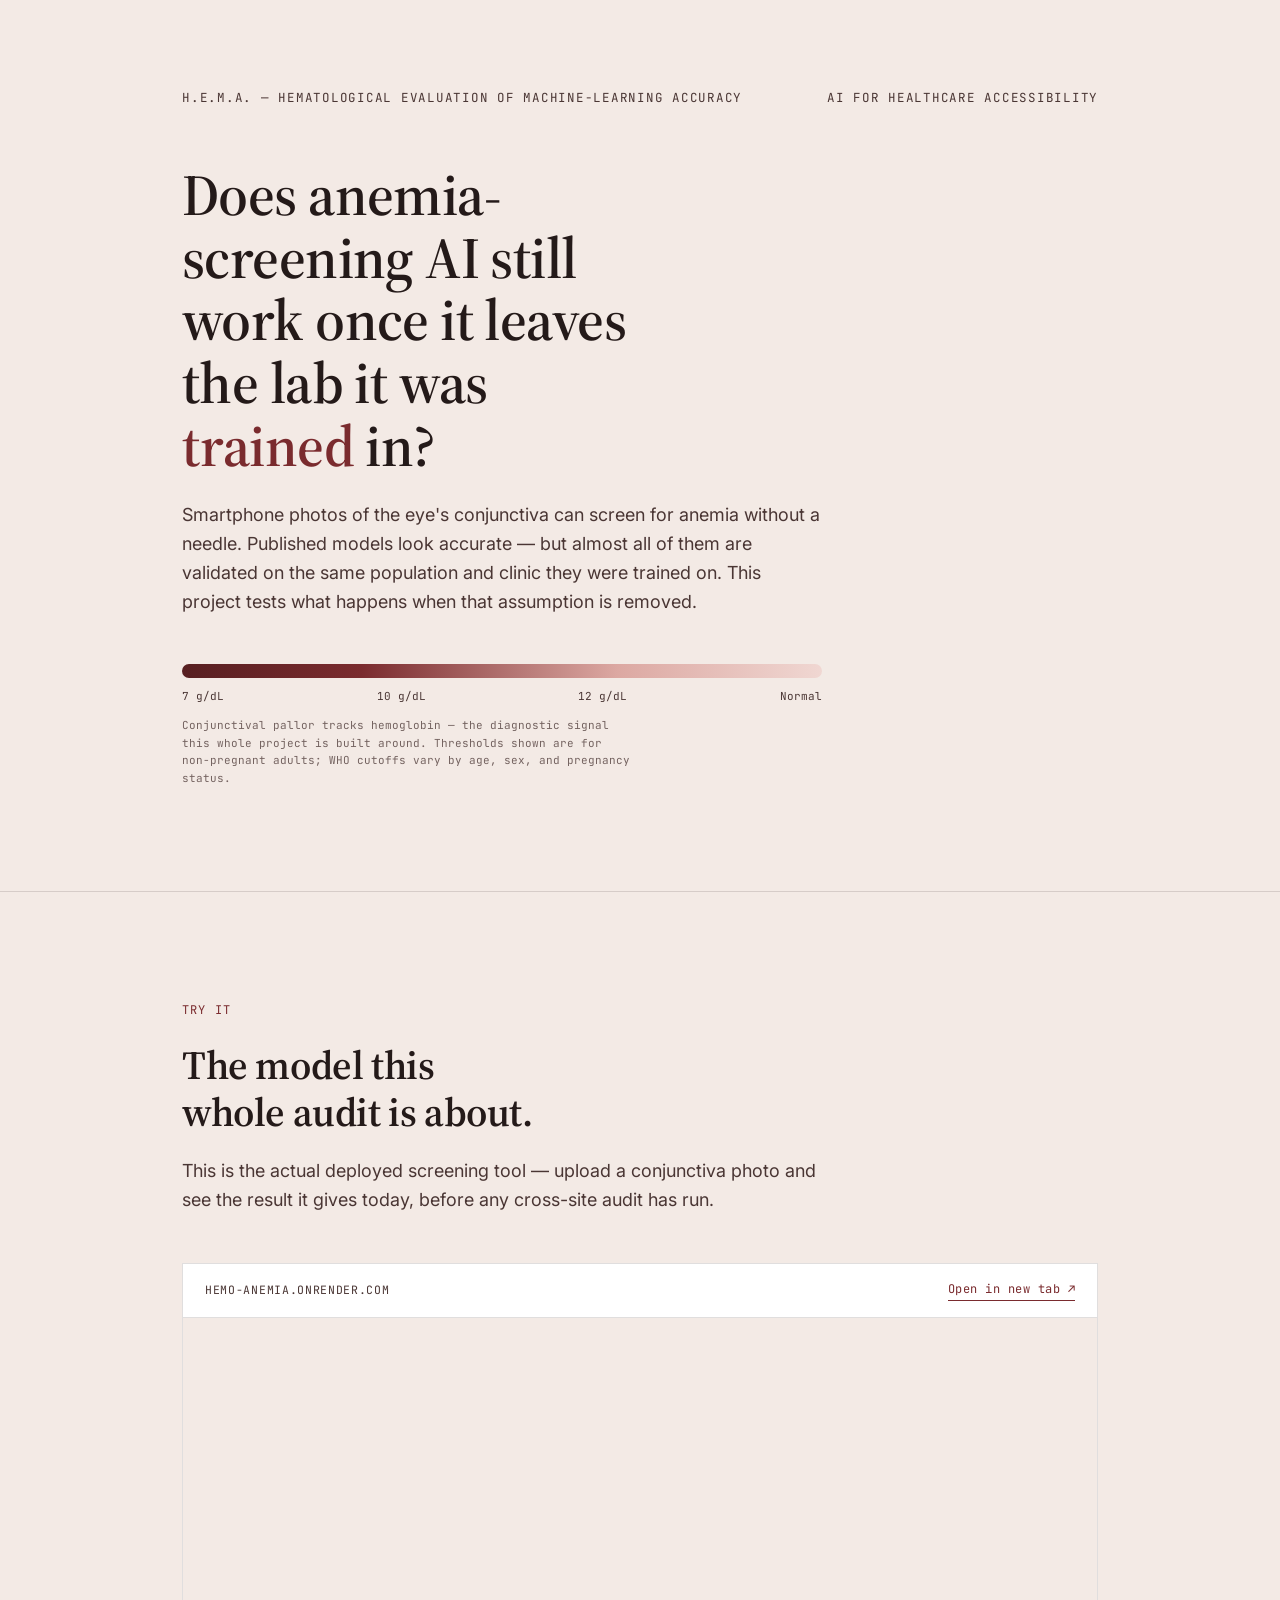
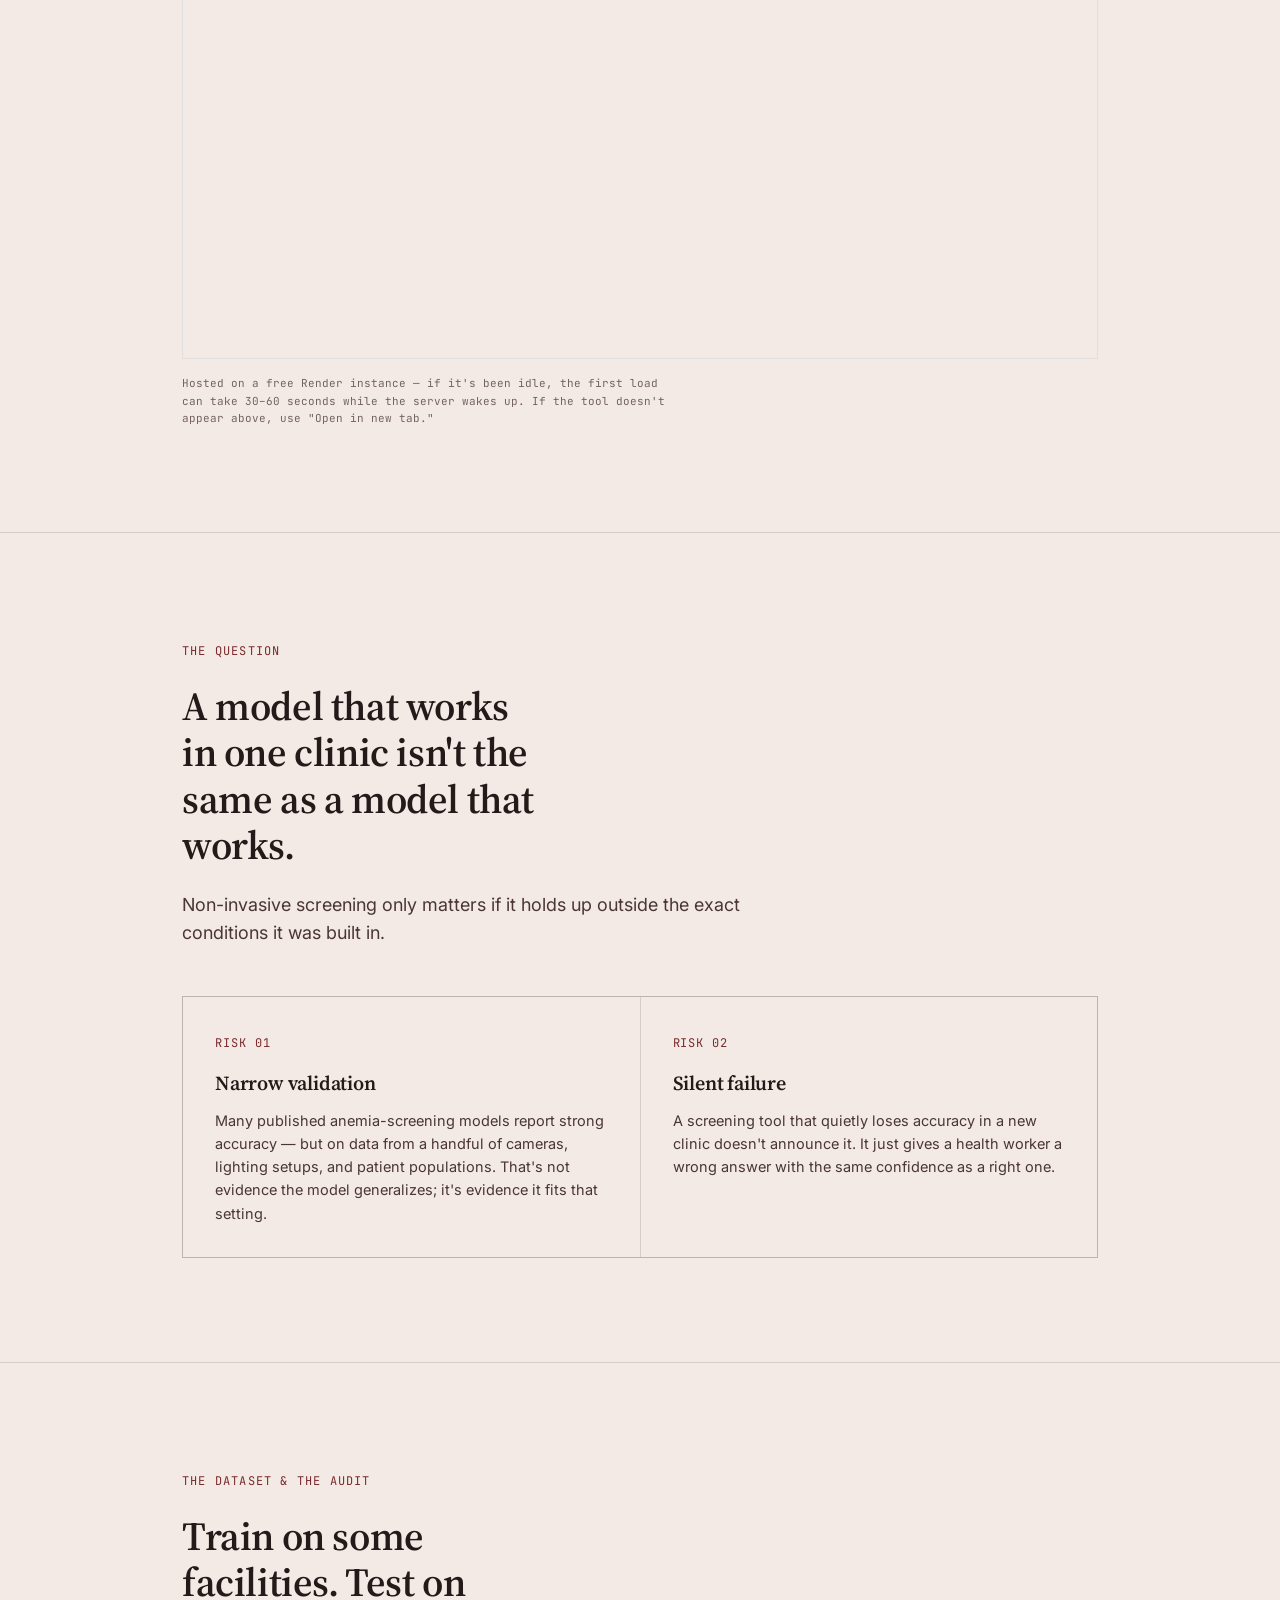
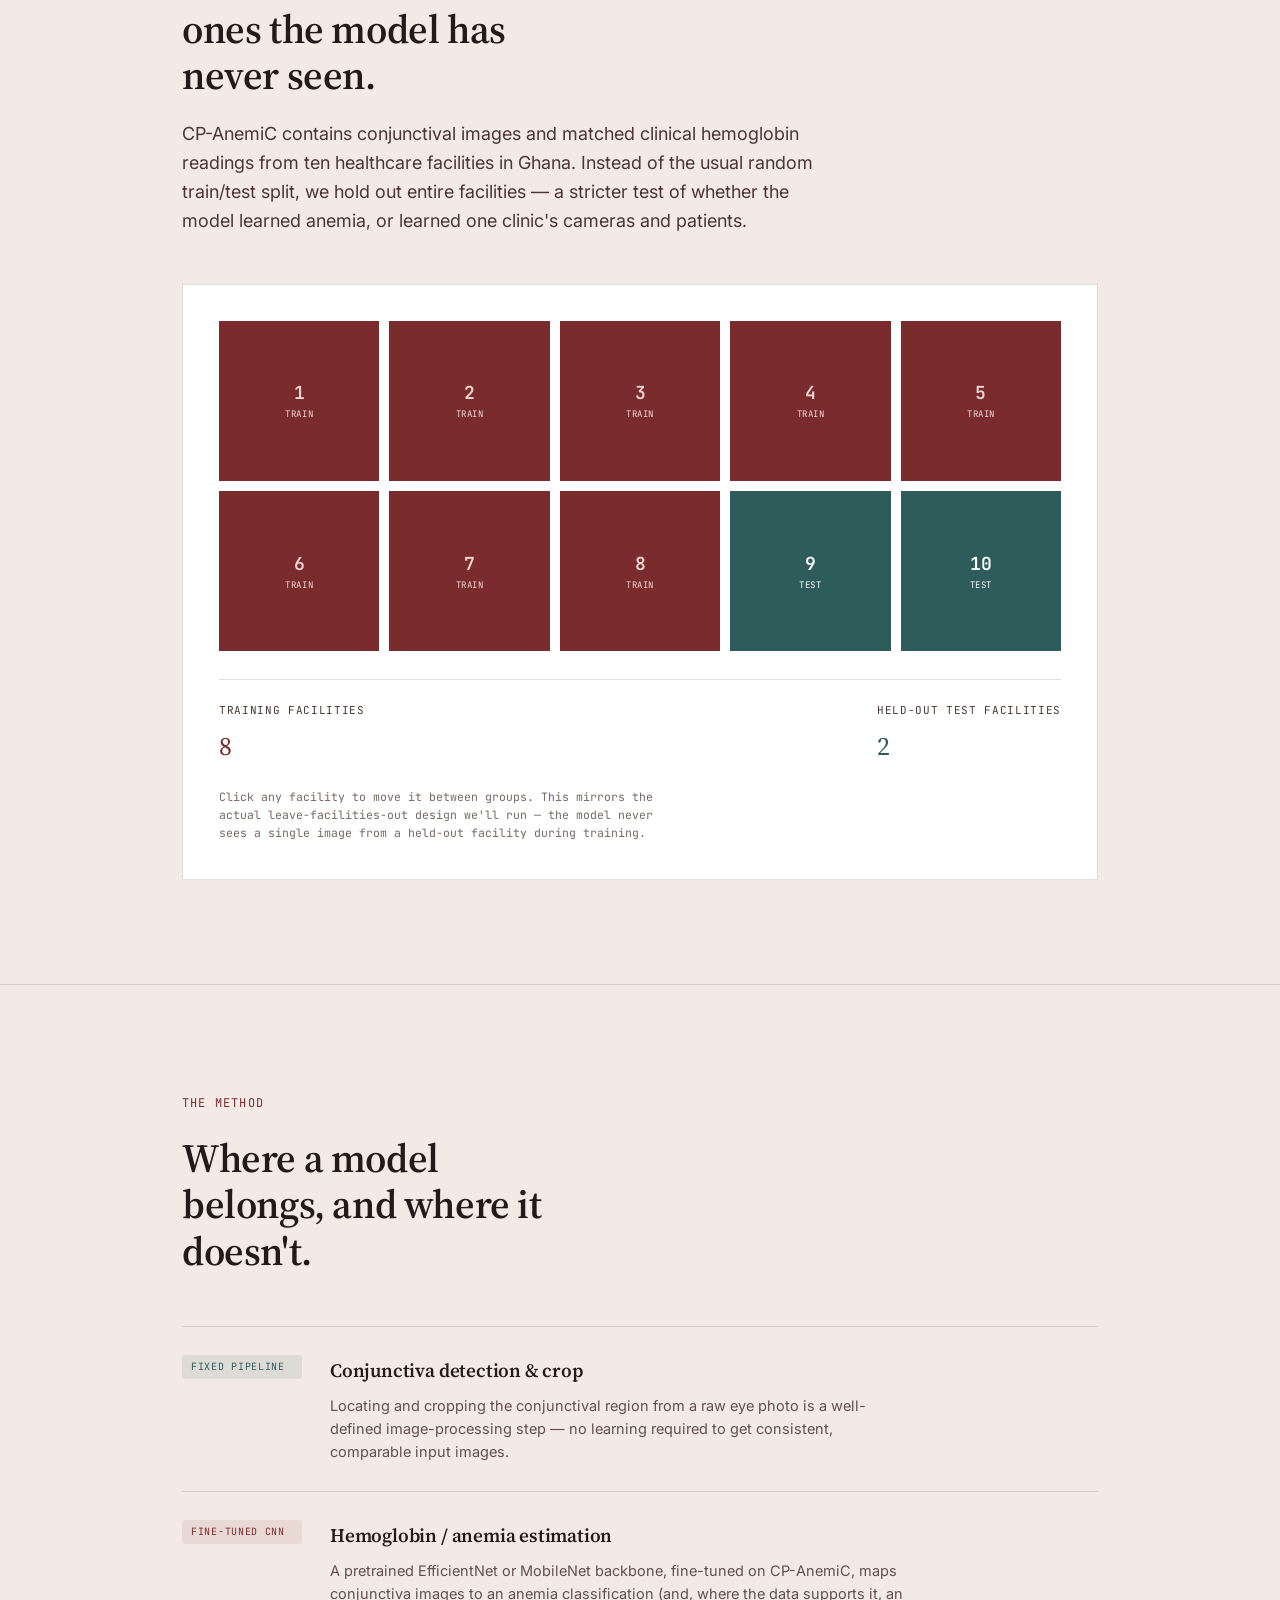
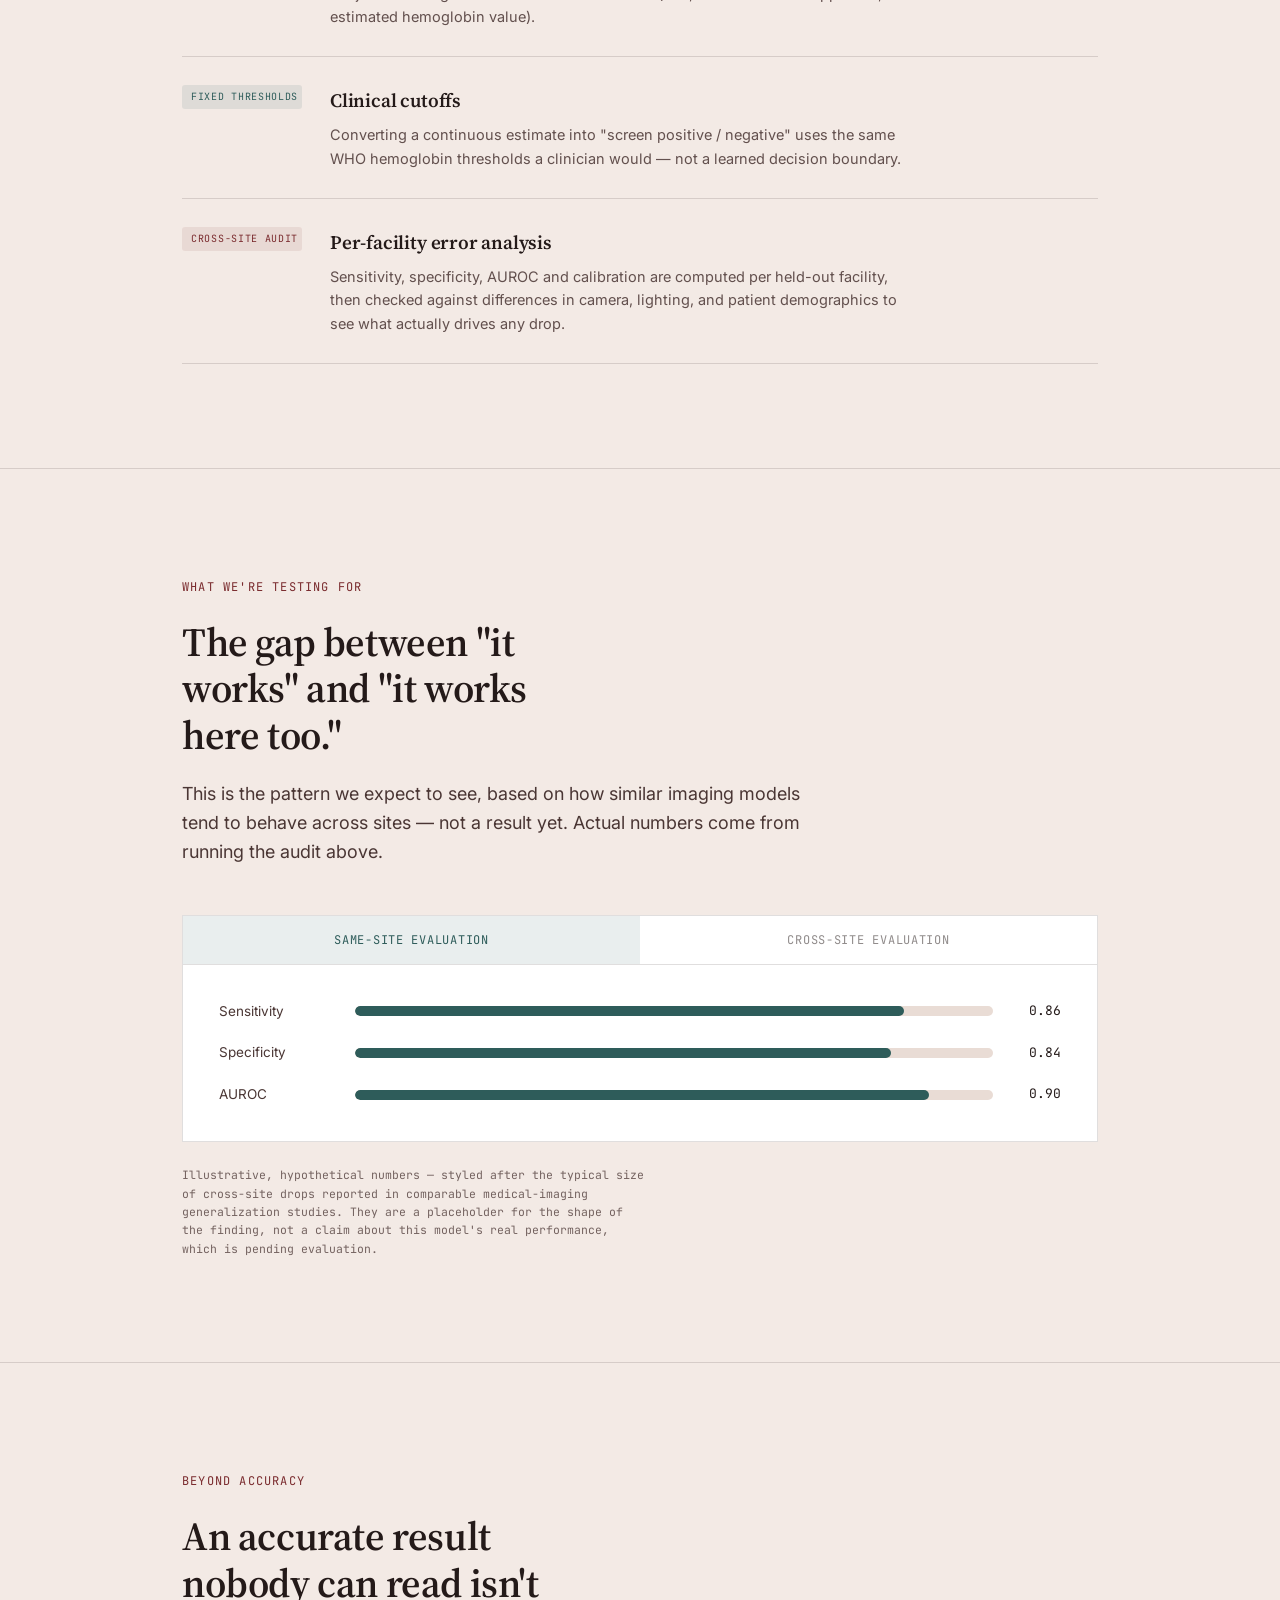
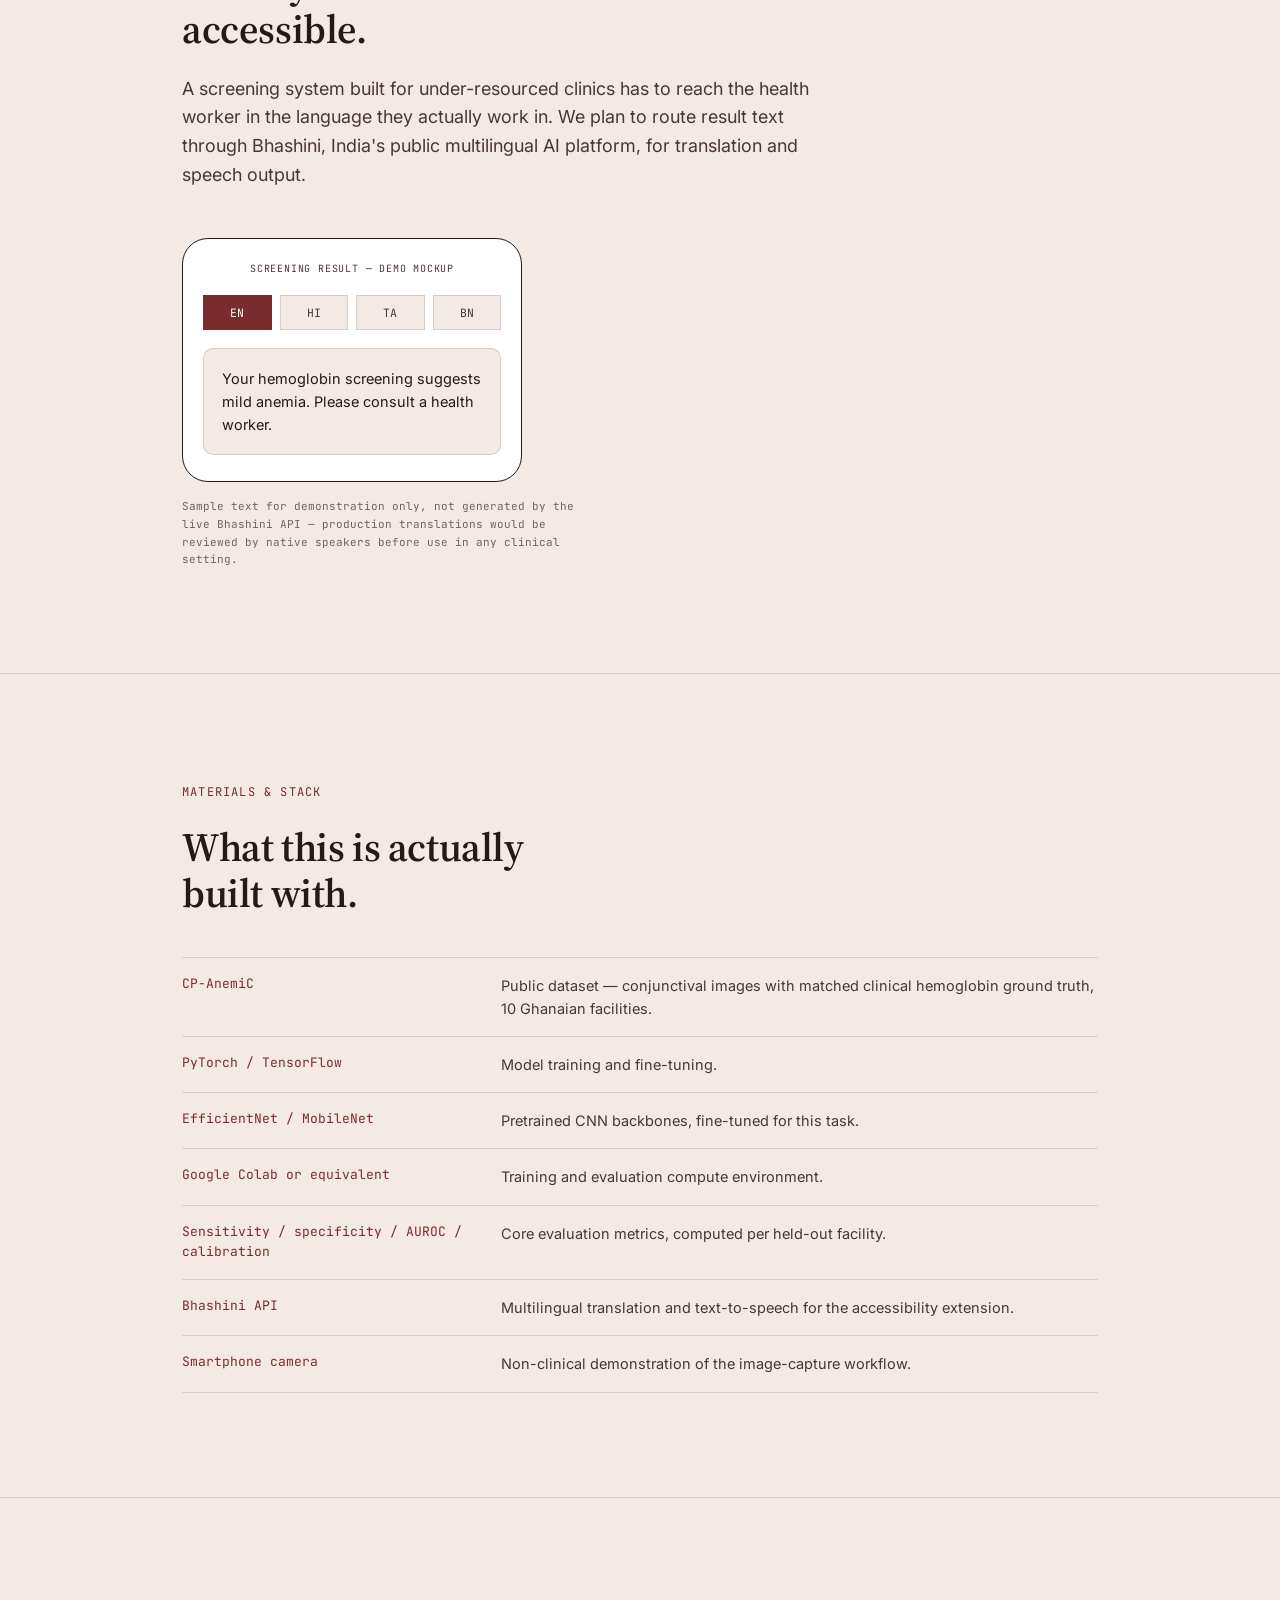
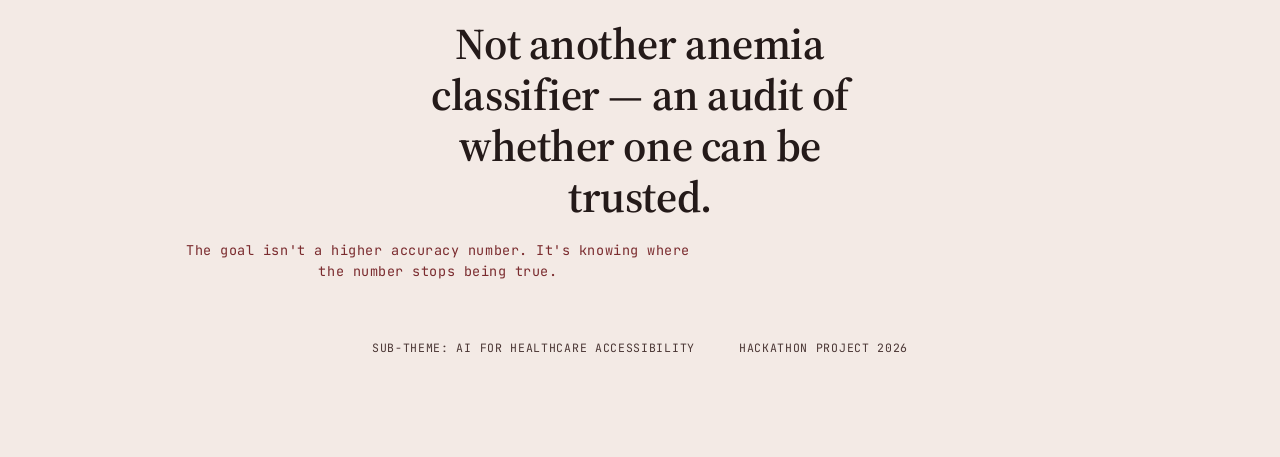
==== templates/main/hema-site.html @ d1be9fd2 "Add files via upload" ====
<!DOCTYPE html>
<html lang="en">
<head>
<meta charset="UTF-8">
<meta name="viewport" content="width=device-width, initial-scale=1.0">
<title>H.E.M.A. — Does anemia screening AI survive leaving the lab?</title>
<link rel="preconnect" href="https://fonts.googleapis.com">
<link href="https://fonts.googleapis.com/css2?family=Source+Serif+4:opsz,wght@8..60,400;8..60,500;8..60,600;8..60,700&family=Inter:wght@400;500;600&family=JetBrains+Mono:wght@400;500;600&display=swap" rel="stylesheet">
<style>
  :root{
    --ink: #241A19;
    --ink-soft: #4A3634;
    --paper: #F3EAE5;
    --paper-dim: #E9DCD5;
    --maroon: #7A2B2E;
    --maroon-deep: #571F21;
    --pallor: #DCA8A2;
    --pallor-light: #F0D7D2;
    --teal: #2E5C5A;
    --teal-light: rgba(46,92,90,0.10);
    --line: rgba(36,26,25,0.14);
    --line-soft: rgba(36,26,25,0.08);
    --display: 'Source Serif 4', serif;
    --body: 'Inter', sans-serif;
    --mono: 'JetBrains Mono', monospace;
  }
  *{margin:0;padding:0;box-sizing:border-box;}
  html{scroll-behavior:smooth;}
  body{
    background:var(--paper);
    color:var(--ink);
    font-family:var(--body);
    font-size:16px;
    line-height:1.6;
    overflow-x:hidden;
  }
  @media (prefers-reduced-motion: reduce){
    html{scroll-behavior:auto;}
    *{animation-duration:0.01ms !important; transition-duration:0.01ms !important;}
  }
  a{color:inherit;}
  button, input{font-family:inherit;}
  button:focus-visible, a:focus-visible, [tabindex]:focus-visible{
    outline:2px solid var(--maroon);
    outline-offset:3px;
  }
  .wrap{max-width:980px;margin:0 auto;padding:0 32px;}
  section{position:relative;padding:104px 0;border-bottom:1px solid var(--line);}
  section:last-of-type{border-bottom:none;}
  .eyebrow{
    font-family:var(--mono);
    font-size:12px;
    letter-spacing:0.1em;
    text-transform:uppercase;
    color:var(--maroon);
    display:inline-flex;
    align-items:center;
    gap:10px;
    margin-bottom:22px;
  }
  h1,h2,h3{font-family:var(--display);font-weight:600;letter-spacing:-0.01em;color:var(--ink);}
  h2{font-size:clamp(28px,3.6vw,40px);line-height:1.16;margin-bottom:22px;max-width:18ch;}
  p{max-width:64ch;}
  .lede{font-size:18px;color:var(--ink-soft);max-width:58ch;}

  /* PALLOR SCALE — the signature element: a hemoglobin gradient bar with WHO thresholds */
  .pallor-scale{
    margin-top:48px;
    max-width:640px;
  }
  .pallor-bar{
    height:14px;
    border-radius:7px;
    background:linear-gradient(90deg, var(--maroon-deep) 0%, var(--maroon) 28%, var(--pallor) 68%, var(--pallor-light) 100%);
    position:relative;
  }
  .pallor-ticks{
    display:flex;
    justify-content:space-between;
    margin-top:10px;
    font-family:var(--mono);
    font-size:11px;
    color:var(--ink-soft);
  }
  .pallor-ticks span{position:relative;cursor:default;border-bottom:1px dotted transparent;transition:border-color .15s;}
  .pallor-ticks span:hover{border-color:var(--ink-soft);}
  .pallor-ticks span .tip{
    position:absolute;bottom:22px;left:50%;transform:translateX(-50%);
    background:var(--ink);color:var(--paper);
    font-family:var(--body);font-size:12px;line-height:1.4;
    padding:8px 11px;border-radius:4px;width:150px;text-align:left;
    opacity:0;pointer-events:none;transition:opacity .15s;
    z-index:2;
  }
  .pallor-ticks span:hover .tip{opacity:1;}
  .pallor-caption{font-family:var(--mono);font-size:11px;color:var(--ink-soft);opacity:0.75;margin-top:10px;}

  /* HERO */
  .hero{padding-top:88px;}
  .hero-top{
    display:flex;justify-content:space-between;align-items:flex-start;
    font-family:var(--mono);font-size:12.5px;letter-spacing:0.06em;text-transform:uppercase;
    color:var(--ink-soft);margin-bottom:56px;flex-wrap:wrap;gap:8px;
  }
  .hero h1{
    font-size:clamp(34px,5.2vw,58px);
    line-height:1.08;
    max-width:16ch;
  }
  .hero h1 em{font-style:normal;color:var(--maroon);}

  /* FACILITY TOGGLE — the interactive study-design demo */
  .facility-panel{
    margin-top:48px;
    border:1px solid var(--line);
    background:#fff;
    padding:36px;
  }
  .facility-grid{
    display:grid;
    grid-template-columns:repeat(5,1fr);
    gap:10px;
    margin-bottom:28px;
  }
  .facility-chip{
    aspect-ratio:1;
    border:1.5px solid var(--line);
    background:var(--paper);
    display:flex;flex-direction:column;align-items:center;justify-content:center;
    cursor:pointer;
    font-family:var(--mono);
    transition:background .18s, border-color .18s, color .18s;
    color:var(--ink-soft);
  }
  .facility-chip .n{font-size:18px;font-weight:600;}
  .facility-chip .g{font-size:9px;letter-spacing:0.06em;text-transform:uppercase;margin-top:4px;}
  .facility-chip.train{background:var(--maroon);border-color:var(--maroon);color:var(--pallor-light);}
  .facility-chip.test{background:var(--teal);border-color:var(--teal);color:#fff;}
  .facility-summary{
    display:flex;justify-content:space-between;flex-wrap:wrap;gap:16px;
    padding-top:22px;border-top:1px solid var(--line);
  }
  .fs-block .fs-label{font-family:var(--mono);font-size:11px;text-transform:uppercase;letter-spacing:0.06em;color:var(--ink-soft);}
  .fs-block .fs-val{font-family:var(--display);font-size:26px;margin-top:6px;}
  .fs-block.train .fs-val{color:var(--maroon);}
  .fs-block.test .fs-val{color:var(--teal);}
  .facility-hint{font-family:var(--mono);font-size:11.5px;color:var(--ink-soft);opacity:0.75;margin-top:20px;}

  /* METHOD STEPS */
  .steps{margin-top:52px;display:flex;flex-direction:column;}
  .step{
    display:grid;grid-template-columns:120px 1fr;gap:28px;
    padding:28px 0;border-top:1px solid var(--line);align-items:flex-start;
  }
  .step:last-child{border-bottom:1px solid var(--line);}
  .step h3{font-size:19px;margin-bottom:8px;}
  .step p{opacity:0.85;font-size:14.5px;color:var(--ink-soft);}
  .step-tag{
    font-family:var(--mono);font-size:10px;letter-spacing:0.07em;text-transform:uppercase;
    padding:4px 9px;border-radius:3px;white-space:nowrap;height:fit-content;
  }
  .step-tag.det{background:var(--teal-light);color:var(--teal);}
  .step-tag.learn{background:rgba(122,43,46,0.09);color:var(--maroon);}

  /* EVAL TABS — same-site vs cross-site illustrative chart */
  .eval-panel{margin-top:48px;border:1px solid var(--line);background:#fff;}
  .eval-tabs{display:flex;border-bottom:1px solid var(--line);}
  .eval-tab{
    flex:1;padding:16px;text-align:center;font-family:var(--mono);font-size:12px;
    letter-spacing:0.06em;text-transform:uppercase;cursor:pointer;opacity:0.5;
    background:none;border:none;color:var(--ink);transition:opacity .2s, background .2s;
  }
  .eval-tab.active{opacity:1;background:var(--teal-light);color:var(--teal);}
  .eval-body{padding:36px;}
  .eval-bars{display:none;flex-direction:column;gap:20px;}
  .eval-bars.active{display:flex;}
  .eval-row{display:grid;grid-template-columns:120px 1fr 52px;align-items:center;gap:16px;}
  .eval-row .metric-name{font-size:13.5px;color:var(--ink-soft);}
  .eval-track{height:10px;background:var(--paper-dim);border-radius:5px;overflow:hidden;}
  .eval-fill{height:100%;border-radius:5px;transition:width .5s ease;}
  .eval-fill.same{background:var(--teal);}
  .eval-fill.cross{background:var(--maroon);}
  .eval-row .metric-val{font-family:var(--mono);font-size:13px;text-align:right;}
  .eval-note{font-family:var(--mono);font-size:11.5px;color:var(--ink-soft);opacity:0.75;margin-top:24px;max-width:66ch;}

  /* DATASET / MATERIALS grid */
  .grid2{display:grid;grid-template-columns:1fr 1fr;gap:1px;background:var(--line);border:1px solid var(--line);margin-top:48px;}
  .grid2 .cell{background:var(--paper);padding:32px;}
  .grid2 .cell .num{font-family:var(--mono);font-size:12px;color:var(--maroon);letter-spacing:0.08em;}
  .grid2 .cell h3{font-size:20px;margin:12px 0 10px;}
  .grid2 .cell p{font-size:14.5px;color:var(--ink-soft);}

  .mat-list{margin-top:40px;display:flex;flex-direction:column;}
  .mat-row{
    display:grid;grid-template-columns:1fr 2fr;gap:20px;
    padding:16px 0;border-top:1px solid var(--line);font-size:14.5px;
  }
  .mat-row:last-child{border-bottom:1px solid var(--line);}
  .mat-row .m-name{font-family:var(--mono);font-size:13px;color:var(--maroon);}
  .mat-row .m-desc{color:var(--ink-soft);}

  /* BHASHINI phone mockup */
  .phone-mock{
    margin-top:48px;
    max-width:340px;
    border:1.5px solid var(--ink);
    border-radius:26px;
    padding:22px 20px 26px;
    background:#fff;
  }
  .phone-mock .pm-head{
    font-family:var(--mono);font-size:10px;letter-spacing:0.08em;text-transform:uppercase;
    color:var(--ink-soft);text-align:center;margin-bottom:18px;
  }
  .lang-row{display:flex;gap:8px;margin-bottom:18px;flex-wrap:wrap;}
  .lang-btn{
    flex:1;min-width:64px;padding:9px 6px;border:1px solid var(--line);background:var(--paper);
    font-family:var(--mono);font-size:11.5px;cursor:pointer;color:var(--ink-soft);
    transition:background .15s, color .15s, border-color .15s;
  }
  .lang-btn.active{background:var(--maroon);border-color:var(--maroon);color:#fff;}
  .pm-result{
    background:var(--paper);border:1px solid var(--line);border-radius:10px;
    padding:18px;min-height:96px;display:flex;align-items:center;
  }
  .pm-result p{font-size:14.5px;line-height:1.6;color:var(--ink);}
  .pm-caption{font-family:var(--mono);font-size:11px;color:var(--ink-soft);opacity:0.75;margin-top:16px;max-width:60ch;}

  /* CLOSE */
  .close{text-align:center;padding:120px 0 100px;}
  .close h2{font-size:clamp(28px,4.6vw,44px);max-width:20ch;margin:0 auto 18px;}
  .close .tag-line{font-family:var(--mono);font-size:13.5px;color:var(--maroon);letter-spacing:0.04em;}
  .team-strip{
    margin-top:56px;display:flex;justify-content:center;gap:44px;flex-wrap:wrap;
    font-family:var(--mono);font-size:11.5px;color:var(--ink-soft);text-transform:uppercase;letter-spacing:0.06em;
  }

  .reveal{opacity:0;transform:translateY(20px);transition:opacity .6s ease, transform .6s ease;}
  .reveal.in{opacity:1;transform:translateY(0);}

  /* LIVE DEMO — embeds the actual deployed model at hemo-anemia.onrender.com */
  .demo-embed-panel{
    margin-top:48px;
    border:1px solid var(--line);
    background:#fff;
  }
  .demo-embed-bar{
    display:flex;justify-content:space-between;align-items:center;flex-wrap:wrap;gap:12px;
    padding:16px 22px;border-bottom:1px solid var(--line);
  }
  .demo-embed-bar .de-label{
    font-family:var(--mono);font-size:11.5px;letter-spacing:0.06em;text-transform:uppercase;color:var(--ink-soft);
  }
  .demo-open-link{
    font-family:var(--mono);font-size:12px;letter-spacing:0.04em;
    color:var(--maroon);text-decoration:none;border-bottom:1px solid var(--maroon);
    padding-bottom:1px;white-space:nowrap;
  }
  .demo-open-link:hover{color:var(--maroon-deep);border-color:var(--maroon-deep);}
  .demo-embed-frame-wrap{position:relative;background:var(--paper);}
  .demo-embed-frame-wrap iframe{
    width:100%;height:640px;border:none;display:block;
  }
  .demo-embed-loading{
    position:absolute;inset:0;display:flex;flex-direction:column;align-items:center;justify-content:center;
    gap:10px;background:var(--paper);transition:opacity .3s ease;
  }
  .demo-embed-loading.hidden{opacity:0;pointer-events:none;}
  .demo-embed-loading .spin{
    width:22px;height:22px;border-radius:50%;
    border:2px solid var(--line);border-top-color:var(--maroon);
    animation:demoSpin .8s linear infinite;
  }
  @keyframes demoSpin{to{transform:rotate(360deg);}}
  .demo-embed-loading p{font-family:var(--mono);font-size:12px;color:var(--ink-soft);text-align:center;max-width:36ch;}
  .demo-embed-note{font-family:var(--mono);font-size:11px;color:var(--ink-soft);opacity:0.75;margin-top:16px;max-width:70ch;}

  @media (max-width:720px){
    .wrap{padding:0 20px;}
    section{padding:72px 0;}
    .facility-grid{grid-template-columns:repeat(5,1fr);gap:7px;}
    .facility-panel{padding:24px 18px;}
    .step{grid-template-columns:1fr;gap:10px;}
    .grid2{grid-template-columns:1fr;}
    .eval-row{grid-template-columns:96px 1fr 44px;gap:10px;}
    .hero-top{flex-direction:column;}
    .mat-row{grid-template-columns:1fr;gap:4px;}
  }
</style>
</head>
<body>

<!-- HERO -->
<section class="hero">
  <div class="wrap">
    <div class="hero-top">
      <span>H.E.M.A. — Hematological Evaluation of Machine-learning Accuracy</span>
      <span>AI for Healthcare Accessibility</span>
    </div>
    <h1>Does anemia-screening AI still work once it leaves the lab it was <em>trained</em> in?</h1>
    <p class="lede" style="margin-top:24px;">Smartphone photos of the eye's conjunctiva can screen for anemia without a needle. Published models look accurate — but almost all of them are validated on the same population and clinic they were trained on. This project tests what happens when that assumption is removed.</p>

    <div class="pallor-scale">
      <div class="pallor-bar"></div>
      <div class="pallor-ticks">
        <span>7 g/dL<span class="tip">Severe anemia — WHO threshold, non-pregnant adult</span></span>
        <span>10 g/dL<span class="tip">Moderate anemia</span></span>
        <span>12 g/dL<span class="tip">Mild anemia below this line</span></span>
        <span>Normal</span>
      </div>
      <p class="pallor-caption">Conjunctival pallor tracks hemoglobin — the diagnostic signal this whole project is built around. Thresholds shown are for non-pregnant adults; WHO cutoffs vary by age, sex, and pregnancy status.</p>
    </div>
  </div>
</section>

<!-- LIVE DEMO -->
<section>
  <div class="wrap reveal">
    <span class="eyebrow">Try it</span>
    <h2>The model this whole audit is about.</h2>
    <p class="lede">This is the actual deployed screening tool — upload a conjunctiva photo and see the result it gives today, before any cross-site audit has run.</p>

    <div class="demo-embed-panel">
      <div class="demo-embed-bar">
        <span class="de-label">hemo-anemia.onrender.com</span>
        <a class="demo-open-link" href="https://hemo-anemia.onrender.com/" target="_blank" rel="noopener">Open in new tab ↗</a>
      </div>
      <div class="demo-embed-frame-wrap">
        <div class="demo-embed-loading" id="demoLoading">
          <div class="spin"></div>
          <p id="demoLoadingText">Loading the live tool…</p>
        </div>
        <iframe
          id="demoFrame"
          src="https://hemo-anemia.onrender.com/"
          title="H.E.M.A. live anemia screening demo"
          loading="lazy"
          allow="camera"
        ></iframe>
      </div>
    </div>
    <p class="demo-embed-note">Hosted on a free Render instance — if it's been idle, the first load can take 30–60 seconds while the server wakes up. If the tool doesn't appear above, use "Open in new tab."</p>
  </div>
</section>

<!-- THE QUESTION -->
<section>
  <div class="wrap reveal">
    <span class="eyebrow">The question</span>
    <h2>A model that works in one clinic isn't the same as a model that works.</h2>
    <p class="lede">Non-invasive screening only matters if it holds up outside the exact conditions it was built in.</p>
    <div class="grid2">
      <div class="cell">
        <span class="num">RISK 01</span>
        <h3>Narrow validation</h3>
        <p>Many published anemia-screening models report strong accuracy — but on data from a handful of cameras, lighting setups, and patient populations. That's not evidence the model generalizes; it's evidence it fits that setting.</p>
      </div>
      <div class="cell">
        <span class="num">RISK 02</span>
        <h3>Silent failure</h3>
        <p>A screening tool that quietly loses accuracy in a new clinic doesn't announce it. It just gives a health worker a wrong answer with the same confidence as a right one.</p>
      </div>
    </div>
  </div>
</section>

<!-- DATASET + FACILITY TOGGLE -->
<section>
  <div class="wrap reveal">
    <span class="eyebrow">The dataset &amp; the audit</span>
    <h2>Train on some facilities. Test on ones the model has never seen.</h2>
    <p class="lede">CP-AnemiC contains conjunctival images and matched clinical hemoglobin readings from ten healthcare facilities in Ghana. Instead of the usual random train/test split, we hold out entire facilities — a stricter test of whether the model learned anemia, or learned one clinic's cameras and patients.</p>

    <div class="facility-panel">
      <div class="facility-grid" id="facilityGrid"></div>
      <div class="facility-summary">
        <div class="fs-block train">
          <div class="fs-label">Training facilities</div>
          <div class="fs-val" id="trainCount">8</div>
        </div>
        <div class="fs-block test">
          <div class="fs-label">Held-out test facilities</div>
          <div class="fs-val" id="testCount">2</div>
        </div>
      </div>
      <p class="facility-hint">Click any facility to move it between groups. This mirrors the actual leave-facilities-out design we'll run — the model never sees a single image from a held-out facility during training.</p>
    </div>
  </div>
</section>

<!-- METHOD -->
<section>
  <div class="wrap reveal">
    <span class="eyebrow">The method</span>
    <h2>Where a model belongs, and where it doesn't.</h2>
    <div class="steps">
      <div class="step">
        <span class="step-tag det">Fixed pipeline</span>
        <div>
          <h3>Conjunctiva detection &amp; crop</h3>
          <p>Locating and cropping the conjunctival region from a raw eye photo is a well-defined image-processing step — no learning required to get consistent, comparable input images.</p>
        </div>
      </div>
      <div class="step">
        <span class="step-tag learn">Fine-tuned CNN</span>
        <div>
          <h3>Hemoglobin / anemia estimation</h3>
          <p>A pretrained EfficientNet or MobileNet backbone, fine-tuned on CP-AnemiC, maps conjunctiva images to an anemia classification (and, where the data supports it, an estimated hemoglobin value).</p>
        </div>
      </div>
      <div class="step">
        <span class="step-tag det">Fixed thresholds</span>
        <div>
          <h3>Clinical cutoffs</h3>
          <p>Converting a continuous estimate into "screen positive / negative" uses the same WHO hemoglobin thresholds a clinician would — not a learned decision boundary.</p>
        </div>
      </div>
      <div class="step">
        <span class="step-tag learn">Cross-site audit</span>
        <div>
          <h3>Per-facility error analysis</h3>
          <p>Sensitivity, specificity, AUROC and calibration are computed per held-out facility, then checked against differences in camera, lighting, and patient demographics to see what actually drives any drop.</p>
        </div>
      </div>
    </div>
  </div>
</section>

<!-- EVAL TABS -->
<section>
  <div class="wrap reveal">
    <span class="eyebrow">What we're testing for</span>
    <h2>The gap between "it works" and "it works here too."</h2>
    <p class="lede">This is the pattern we expect to see, based on how similar imaging models tend to behave across sites — not a result yet. Actual numbers come from running the audit above.</p>

    <div class="eval-panel">
      <div class="eval-tabs">
        <button class="eval-tab active" data-tab="same">Same-site evaluation</button>
        <button class="eval-tab" data-tab="cross">Cross-site evaluation</button>
      </div>
      <div class="eval-body">
        <div id="same" class="eval-bars active">
          <div class="eval-row"><span class="metric-name">Sensitivity</span><div class="eval-track"><div class="eval-fill same" style="width:86%"></div></div><span class="metric-val">0.86</span></div>
          <div class="eval-row"><span class="metric-name">Specificity</span><div class="eval-track"><div class="eval-fill same" style="width:84%"></div></div><span class="metric-val">0.84</span></div>
          <div class="eval-row"><span class="metric-name">AUROC</span><div class="eval-track"><div class="eval-fill same" style="width:90%"></div></div><span class="metric-val">0.90</span></div>
        </div>
        <div id="cross" class="eval-bars">
          <div class="eval-row"><span class="metric-name">Sensitivity</span><div class="eval-track"><div class="eval-fill cross" style="width:71%"></div></div><span class="metric-val">0.71</span></div>
          <div class="eval-row"><span class="metric-name">Specificity</span><div class="eval-track"><div class="eval-fill cross" style="width:69%"></div></div><span class="metric-val">0.69</span></div>
          <div class="eval-row"><span class="metric-name">AUROC</span><div class="eval-track"><div class="eval-fill cross" style="width:76%"></div></div><span class="metric-val">0.76</span></div>
        </div>
      </div>
    </div>
    <p class="eval-note">Illustrative, hypothetical numbers — styled after the typical size of cross-site drops reported in comparable medical-imaging generalization studies. They are a placeholder for the shape of the finding, not a claim about this model's real performance, which is pending evaluation.</p>
  </div>
</section>

<!-- BHASHINI ACCESSIBILITY -->
<section>
  <div class="wrap reveal">
    <span class="eyebrow">Beyond accuracy</span>
    <h2>An accurate result nobody can read isn't accessible.</h2>
    <p class="lede">A screening system built for under-resourced clinics has to reach the health worker in the language they actually work in. We plan to route result text through Bhashini, India's public multilingual AI platform, for translation and speech output.</p>

    <div class="phone-mock">
      <div class="pm-head">Screening result — demo mockup</div>
      <div class="lang-row" id="langRow">
        <button class="lang-btn active" data-lang="en">EN</button>
        <button class="lang-btn" data-lang="hi">HI</button>
        <button class="lang-btn" data-lang="ta">TA</button>
        <button class="lang-btn" data-lang="bn">BN</button>
      </div>
      <div class="pm-result">
        <p id="langText">Your hemoglobin screening suggests mild anemia. Please consult a health worker.</p>
      </div>
    </div>
    <p class="pm-caption">Sample text for demonstration only, not generated by the live Bhashini API — production translations would be reviewed by native speakers before use in any clinical setting.</p>
  </div>
</section>

<!-- MATERIALS -->
<section>
  <div class="wrap reveal">
    <span class="eyebrow">Materials &amp; stack</span>
    <h2>What this is actually built with.</h2>
    <div class="mat-list">
      <div class="mat-row"><span class="m-name">CP-AnemiC</span><span class="m-desc">Public dataset — conjunctival images with matched clinical hemoglobin ground truth, 10 Ghanaian facilities.</span></div>
      <div class="mat-row"><span class="m-name">PyTorch / TensorFlow</span><span class="m-desc">Model training and fine-tuning.</span></div>
      <div class="mat-row"><span class="m-name">EfficientNet / MobileNet</span><span class="m-desc">Pretrained CNN backbones, fine-tuned for this task.</span></div>
      <div class="mat-row"><span class="m-name">Google Colab or equivalent</span><span class="m-desc">Training and evaluation compute environment.</span></div>
      <div class="mat-row"><span class="m-name">Sensitivity / specificity / AUROC / calibration</span><span class="m-desc">Core evaluation metrics, computed per held-out facility.</span></div>
      <div class="mat-row"><span class="m-name">Bhashini API</span><span class="m-desc">Multilingual translation and text-to-speech for the accessibility extension.</span></div>
      <div class="mat-row"><span class="m-name">Smartphone camera</span><span class="m-desc">Non-clinical demonstration of the image-capture workflow.</span></div>
    </div>
  </div>
</section>

<!-- CLOSE -->
<section class="close">
  <div class="wrap reveal">
    <h2>Not another anemia classifier — an audit of whether one can be trusted.</h2>
    <p class="tag-line">The goal isn't a higher accuracy number. It's knowing where the number stops being true.</p>
    <div class="team-strip">
      <span>Sub-theme: AI for Healthcare Accessibility</span>
      <span>Hackathon Project 2026</span>
    </div>
  </div>
</section>

<script>
  // scroll reveal
  const els = document.querySelectorAll('.reveal');
  const io = new IntersectionObserver((entries)=>{
    entries.forEach(e=>{ if(e.isIntersecting){ e.target.classList.add('in'); } });
  }, {threshold:0.12});
  els.forEach(el=>io.observe(el));

  // live demo iframe — loading state + cold-start hint for Render free tier
  const demoFrame = document.getElementById('demoFrame');
  const demoLoading = document.getElementById('demoLoading');
  const demoLoadingText = document.getElementById('demoLoadingText');
  if(demoFrame && demoLoading){
    let demoLoaded = false;
    demoFrame.addEventListener('load', () => {
      demoLoaded = true;
      demoLoading.classList.add('hidden');
    });
    // Render's free tier can take 30-60s to wake from idle — let people
    // know it isn't broken rather than leaving them staring at a spinner.
    setTimeout(() => {
      if(!demoLoaded){
        demoLoadingText.textContent = "Still waking up the server — this can take up to a minute on first load.";
      }
    }, 8000);
  }

  // facility train/test toggle — 10 facilities, last 2 start as held-out test
  const facilityGrid = document.getElementById('facilityGrid');
  const trainCountEl = document.getElementById('trainCount');
  const testCountEl = document.getElementById('testCount');
  const TOTAL_FACILITIES = 10;

  for(let i = 1; i <= TOTAL_FACILITIES; i++){
    const chip = document.createElement('button');
    chip.type = 'button';
    chip.className = 'facility-chip ' + (i > 8 ? 'test' : 'train');
    chip.innerHTML = '<span class="n">' + i + '</span><span class="g">' + (i > 8 ? 'test' : 'train') + '</span>';
    chip.setAttribute('aria-label', 'Facility ' + i + ', currently ' + (i > 8 ? 'held-out test' : 'training') + ' group');
    chip.addEventListener('click', () => {
      const toTest = chip.classList.contains('train');
      chip.classList.toggle('train', !toTest);
      chip.classList.toggle('test', toTest);
      chip.querySelector('.g').textContent = toTest ? 'test' : 'train';
      updateFacilityCounts();
    });
    facilityGrid.appendChild(chip);
  }

  function updateFacilityCounts(){
    const trainN = facilityGrid.querySelectorAll('.facility-chip.train').length;
    trainCountEl.textContent = trainN;
    testCountEl.textContent = TOTAL_FACILITIES - trainN;
  }
  updateFacilityCounts();

  // same-site / cross-site tabs
  const evalTabs = document.querySelectorAll('.eval-tab');
  const evalPanels = { same: document.getElementById('same'), cross: document.getElementById('cross') };
  evalTabs.forEach(tab => {
    tab.addEventListener('click', () => {
      evalTabs.forEach(t => t.classList.remove('active'));
      tab.classList.add('active');
      Object.values(evalPanels).forEach(p => p.classList.remove('active'));
      evalPanels[tab.dataset.tab].classList.add('active');
    });
  });

  // Bhashini language mockup
  const langText = {
    en: "Your hemoglobin screening suggests mild anemia. Please consult a health worker.",
    hi: "आपकी हीमोग्लोबिन जांच में हल्के एनीमिया का संकेत मिलता है। कृपया स्वास्थ्य कार्यकर्ता से संपर्क करें।",
    ta: "உங்கள் ஹீமோகுளோபின் பரிசோதனையில் லேசான இரத்த சோகை இருப்பதாகத் தெரிகிறது. சுகாதார பணியாளரை அணுகவும்.",
    bn: "আপনার হিমোগ্লোবিন স্ক্রিনিং হালকা রক্তাল্পতার ইঙ্গিত দেয়। অনুগ্রহ করে একজন স্বাস্থ্যকর্মীর সাথে যোগাযোগ করুন।"
  };
  const langBtns = document.querySelectorAll('.lang-btn');
  const langTextEl = document.getElementById('langText');
  langBtns.forEach(btn => {
    btn.addEventListener('click', () => {
      langBtns.forEach(b => b.classList.remove('active'));
      btn.classList.add('active');
      langTextEl.textContent = langText[btn.dataset.lang];
      langTextEl.lang = btn.dataset.lang;
    });
  });
</script>

</body>
</html>
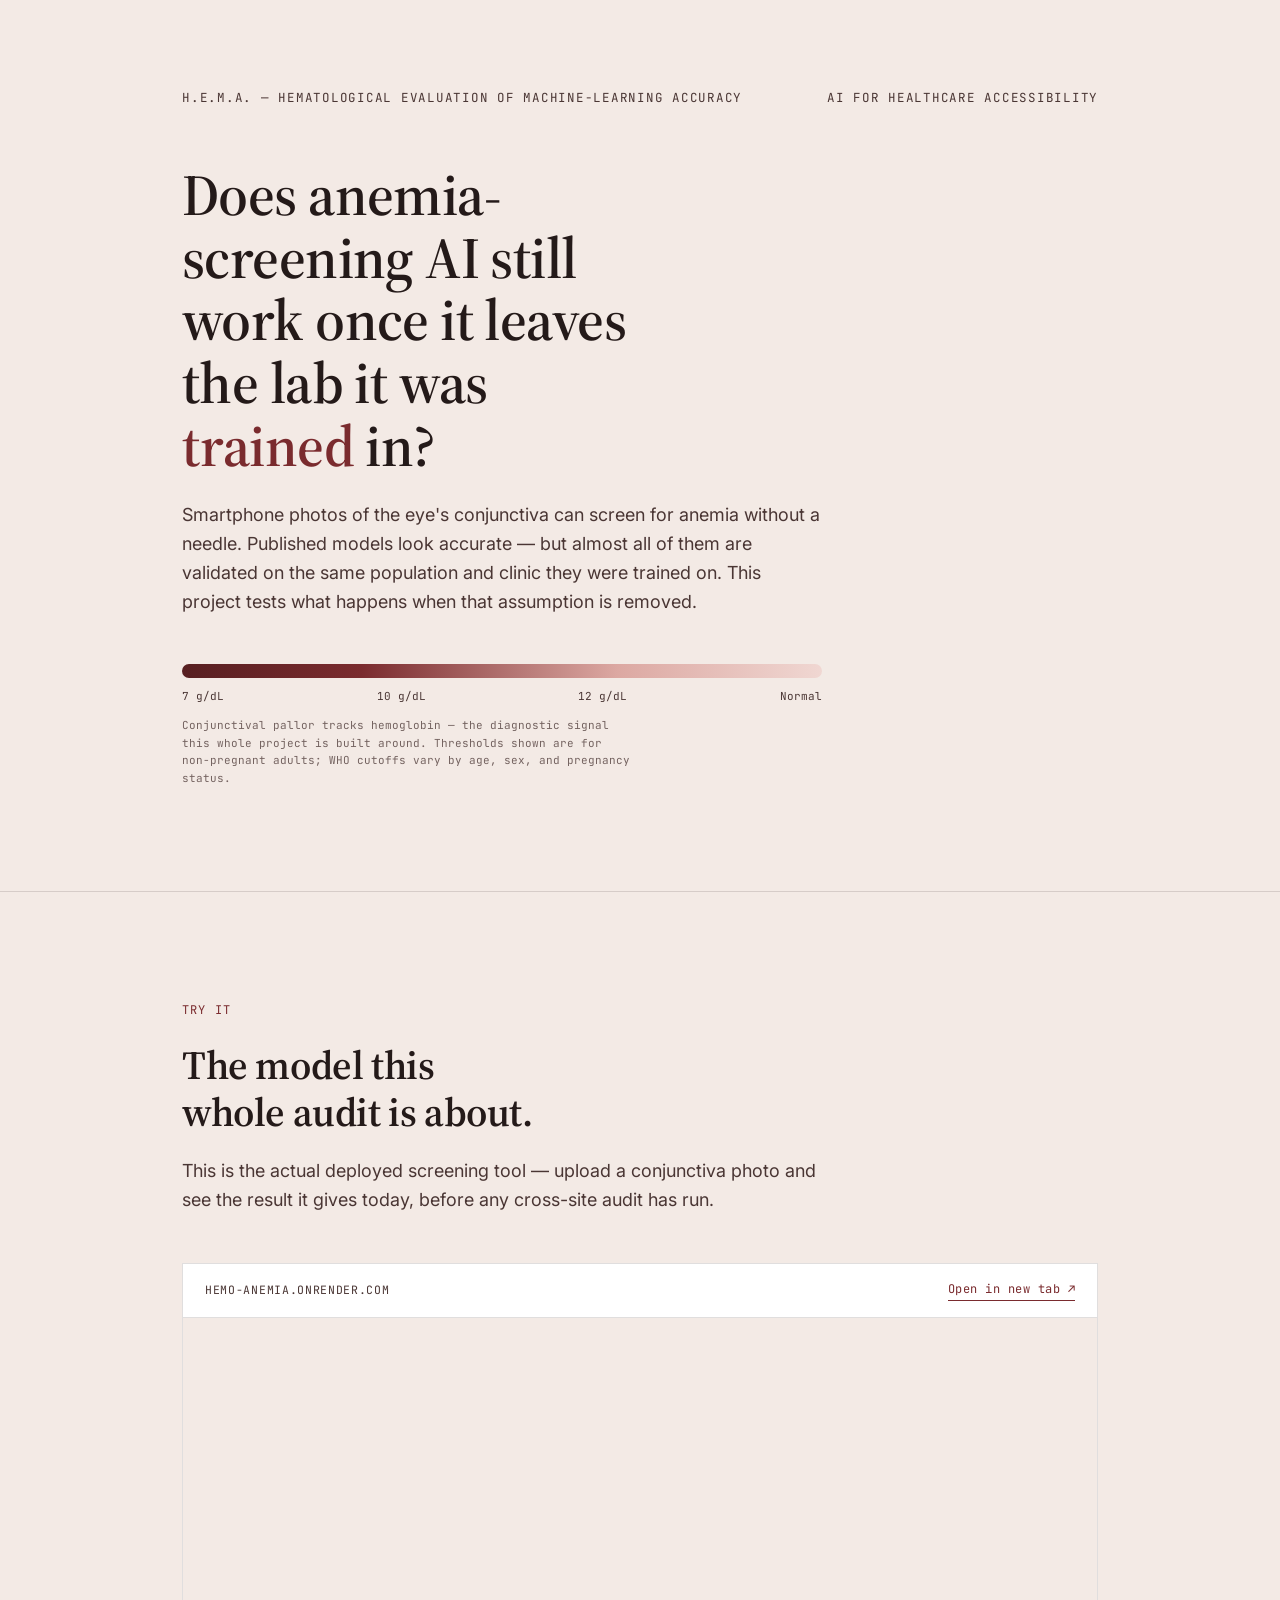
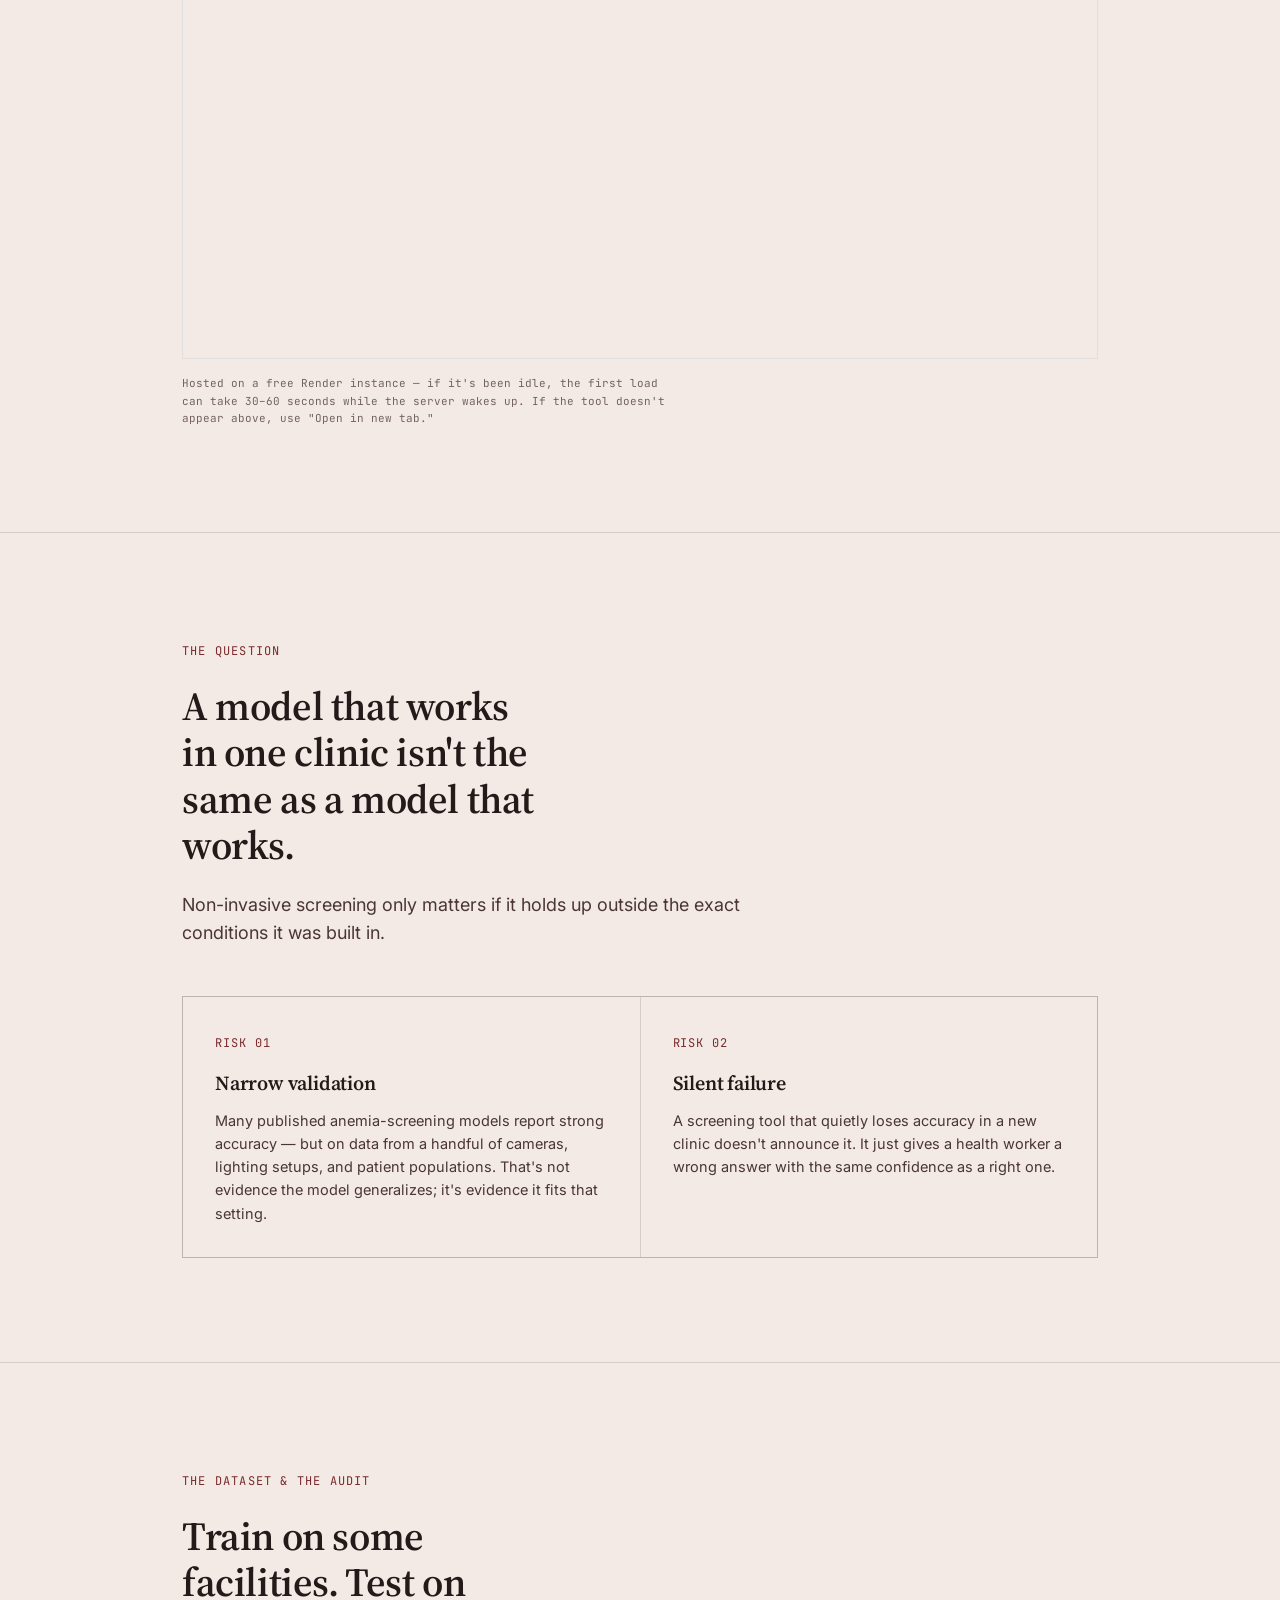
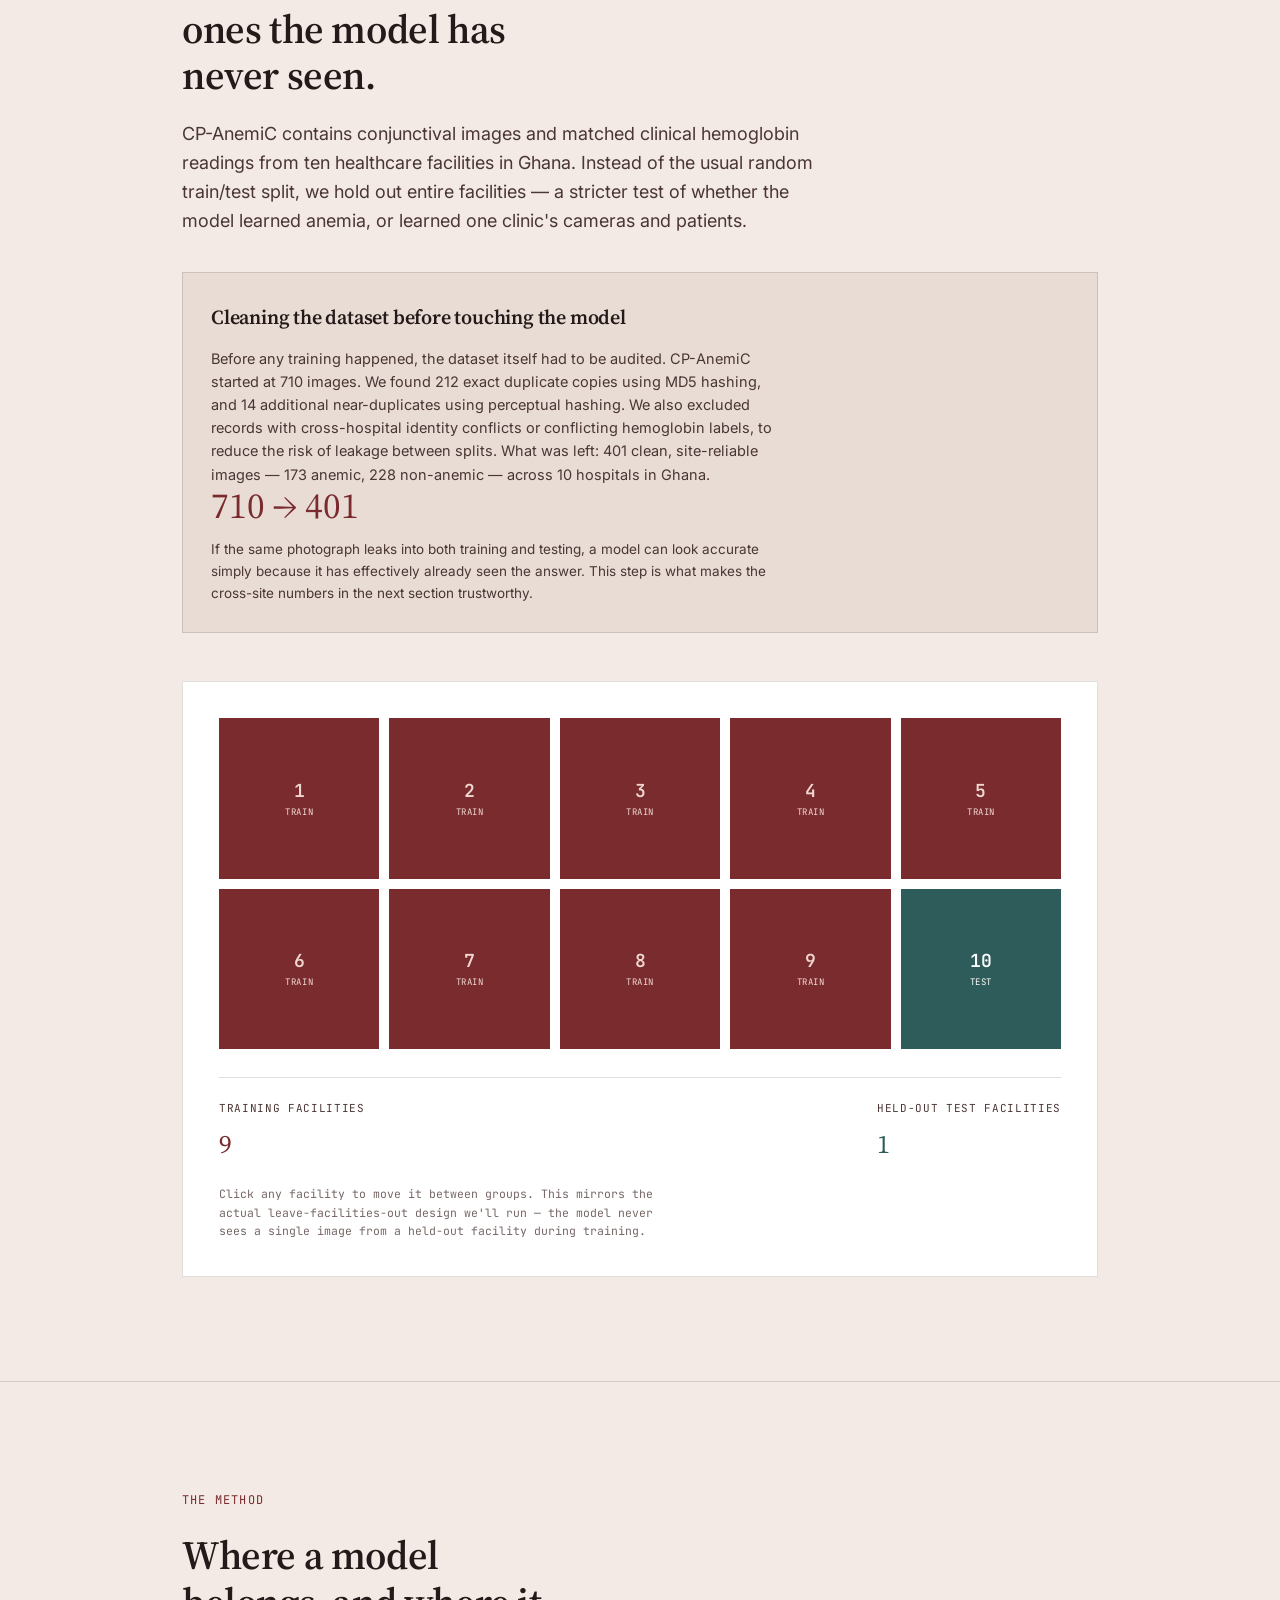
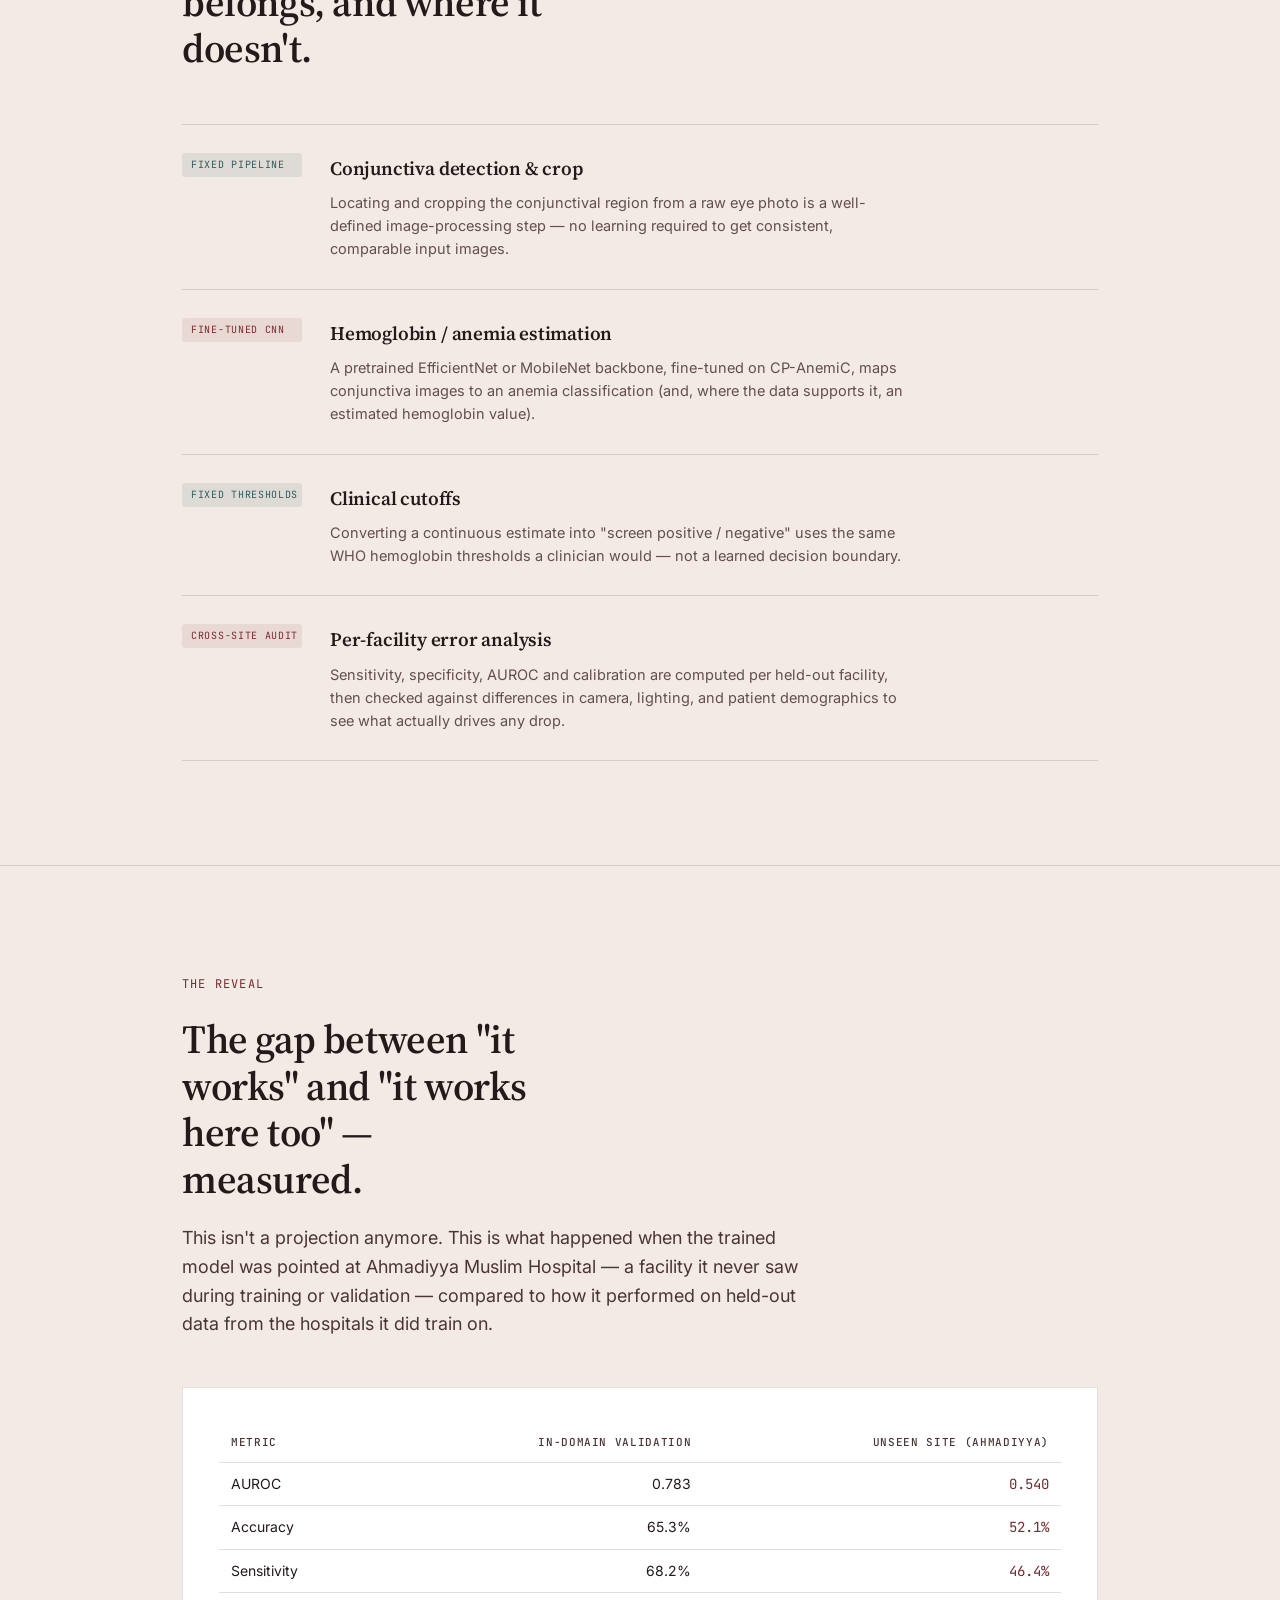
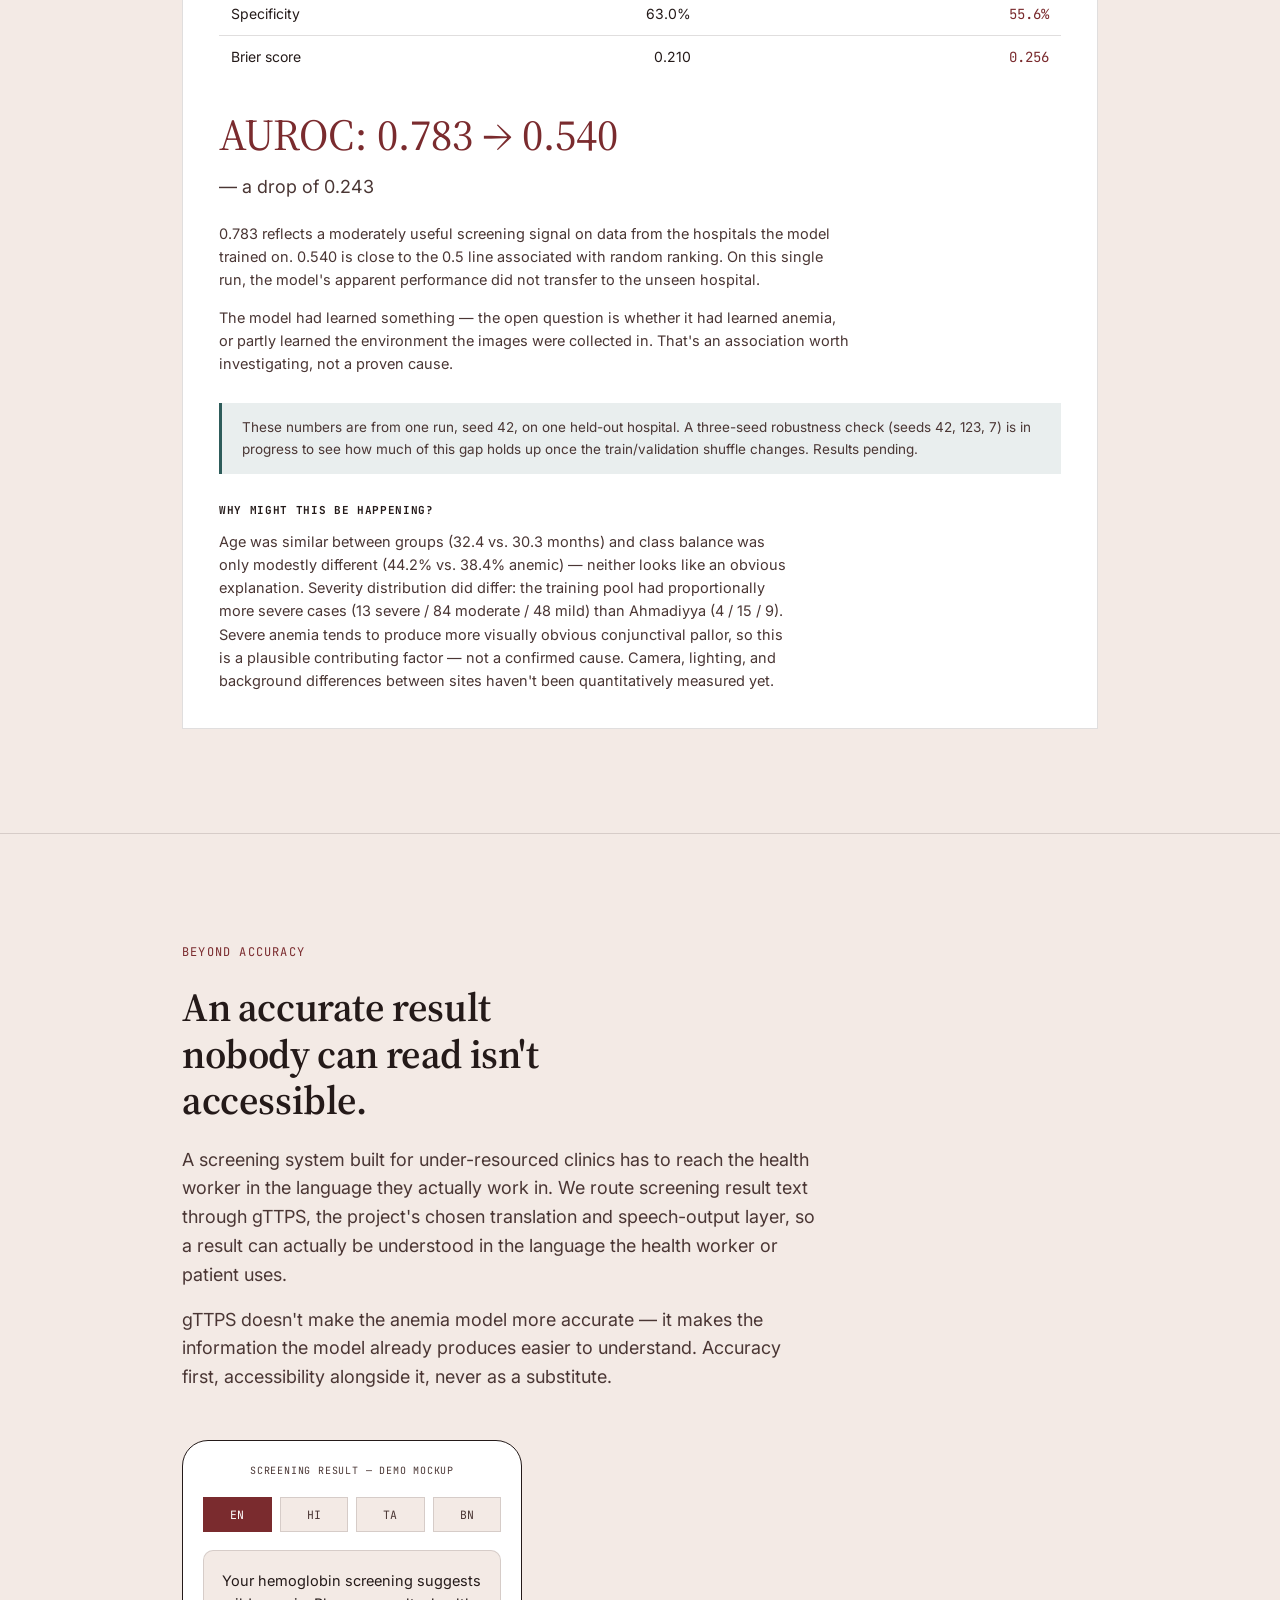
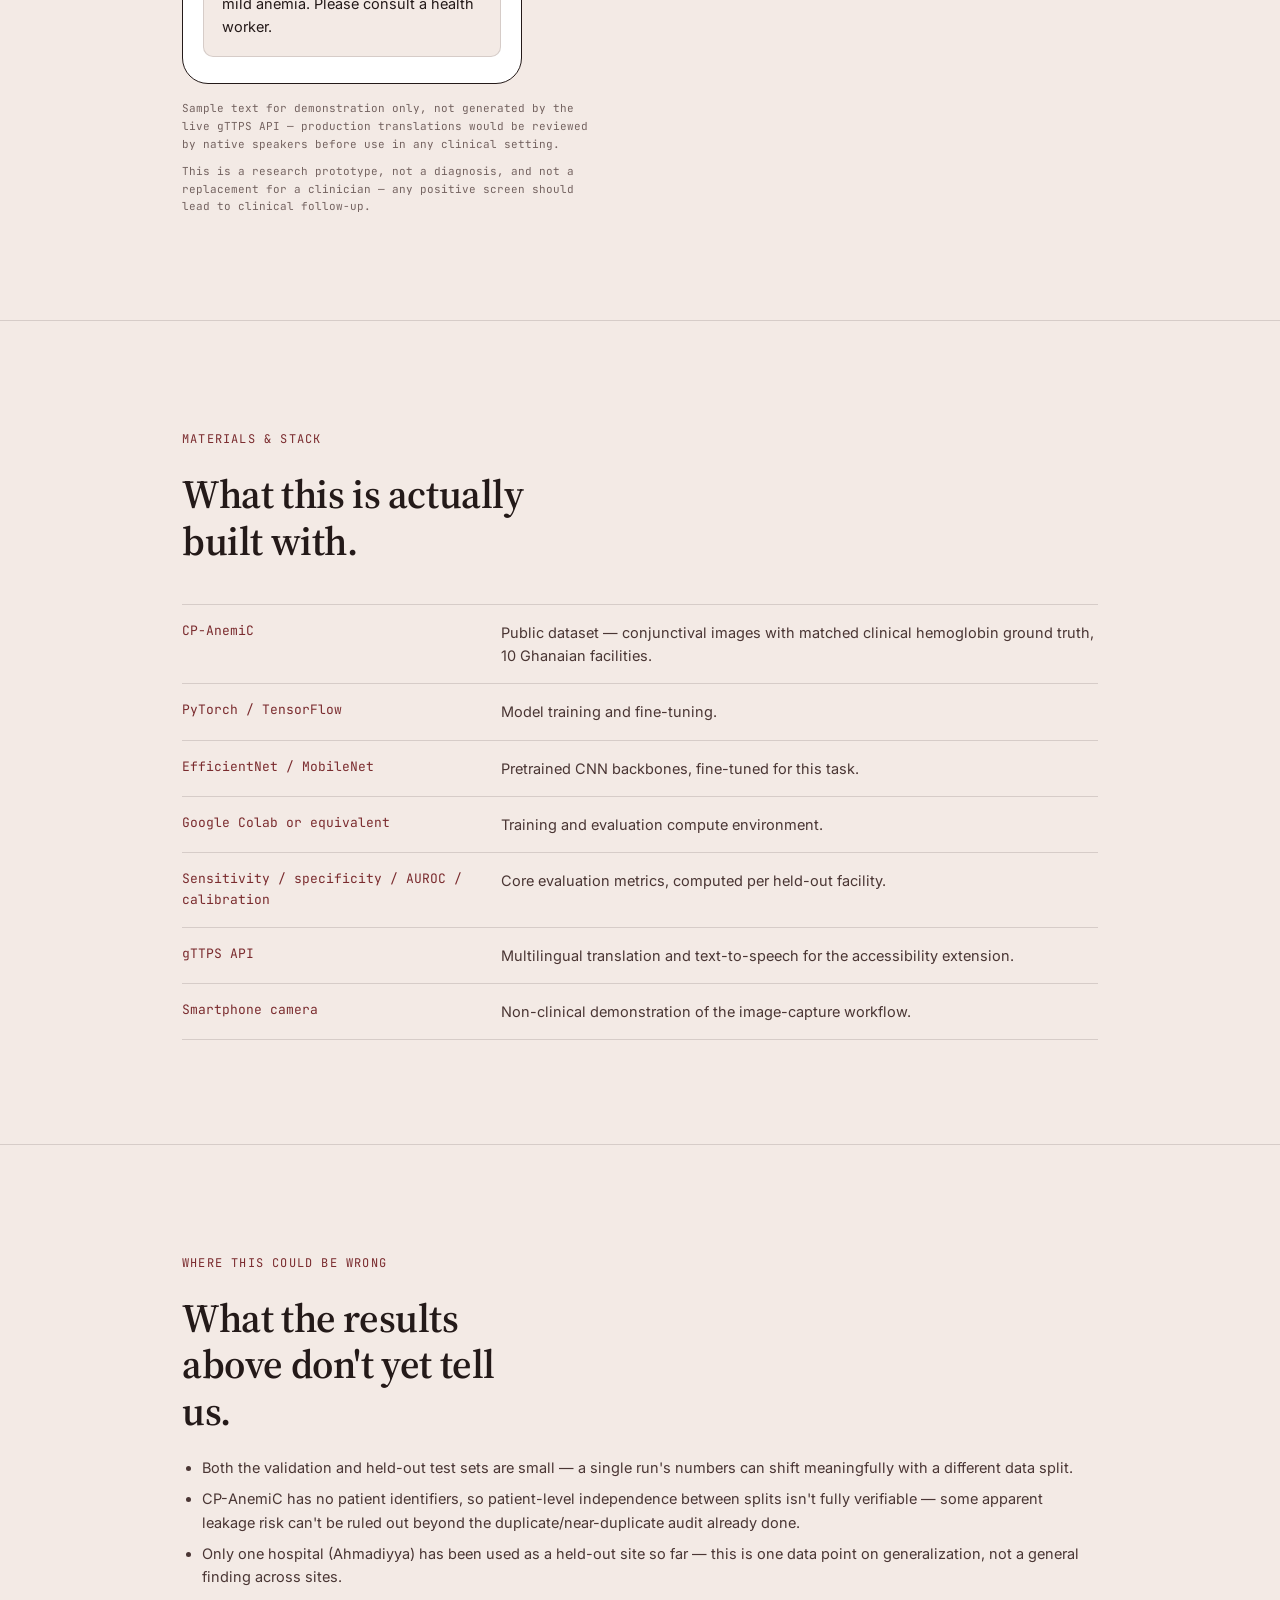
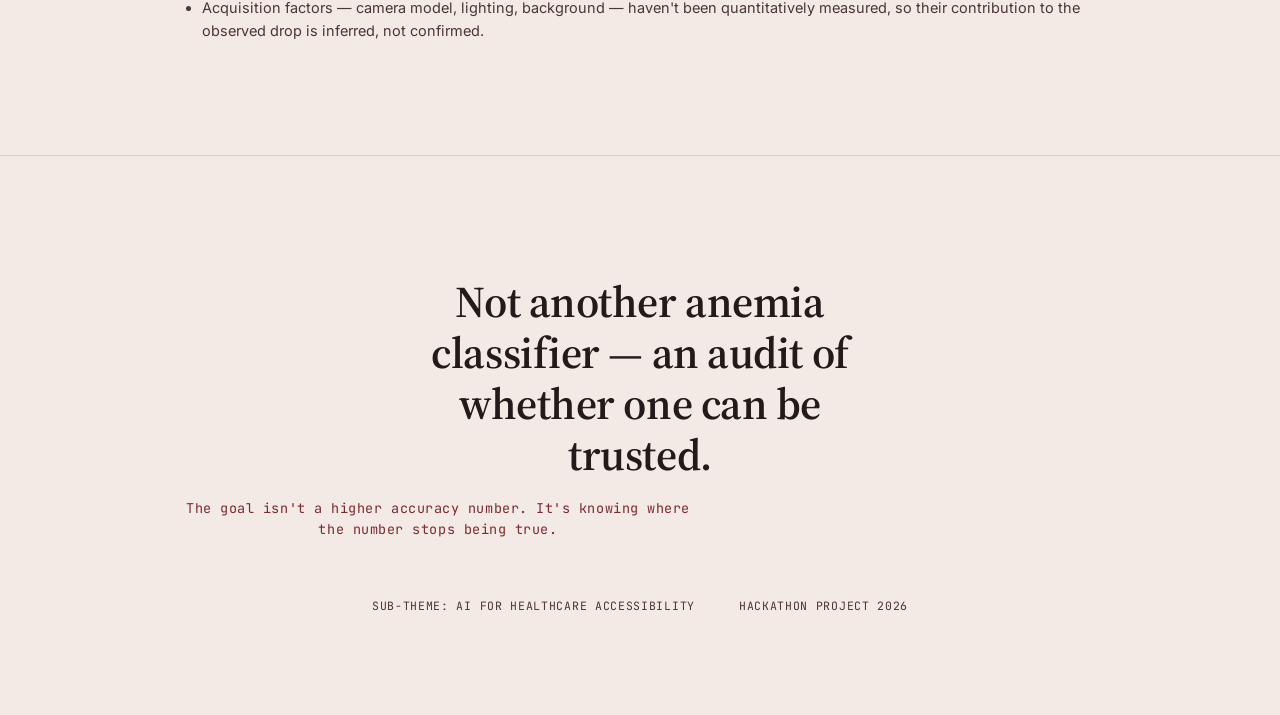
==== commit 1c9032f5: "Update hema-site.html" ====
--- a/templates/main/hema-site.html
+++ b/templates/main/hema-site.html
@@ -183,6 +183,33 @@
   .eval-row .metric-val{font-family:var(--mono);font-size:13px;text-align:right;}
   .eval-note{font-family:var(--mono);font-size:11.5px;color:var(--ink-soft);opacity:0.75;margin-top:24px;max-width:66ch;}
 
+  /* RESULTS TABLE — measured cross-site drop */
+  .results-panel{margin-top:48px;border:1px solid var(--line);background:#fff;padding:36px;}
+  .results-table{width:100%;border-collapse:collapse;font-size:14px;}
+  .results-table th, .results-table td{padding:10px 12px;text-align:right;border-bottom:1px solid var(--line);}
+  .results-table th:first-child, .results-table td:first-child{text-align:left;}
+  .results-table thead th{font-family:var(--mono);font-size:11px;letter-spacing:0.06em;text-transform:uppercase;color:var(--ink-soft);font-weight:500;}
+  .results-table tbody tr:last-child td{border-bottom:none;}
+  .results-table td:nth-child(3){color:var(--maroon);font-family:var(--mono);}
+  .callout-stat{
+    font-family:var(--display);font-size:clamp(30px,4.4vw,44px);color:var(--maroon);
+    margin:32px 0 14px;line-height:1.1;
+  }
+  .disclosure-box{
+    margin-top:28px;border-left:3px solid var(--teal);padding:14px 20px;background:var(--teal-light);
+    font-size:13.5px;color:var(--ink-soft);
+  }
+  .why-subsection{margin-top:28px;font-size:14.5px;color:var(--ink-soft);}
+  .why-subsection h4{font-family:var(--mono);font-size:11px;letter-spacing:0.06em;text-transform:uppercase;color:var(--ink);margin-bottom:10px;}
+
+  /* DATASET CLEANING callout */
+  .cleaning-block{margin-top:36px;padding:28px;border:1px solid var(--line);background:var(--paper-dim);}
+  .cleaning-block .callout-stat{margin-top:0;}
+
+  /* LIMITATIONS */
+  .limitations-list{margin-top:20px;padding-left:20px;}
+  .limitations-list li{margin-bottom:8px;font-size:14.5px;color:var(--ink-soft);}
+
   /* DATASET / MATERIALS grid */
   .grid2{display:grid;grid-template-columns:1fr 1fr;gap:1px;background:var(--line);border:1px solid var(--line);margin-top:48px;}
   .grid2 .cell{background:var(--paper);padding:32px;}
@@ -199,7 +226,7 @@
   .mat-row .m-name{font-family:var(--mono);font-size:13px;color:var(--maroon);}
   .mat-row .m-desc{color:var(--ink-soft);}
 
-  /* BHASHINI phone mockup */
+  /* gTTPS phone mockup */
   .phone-mock{
     margin-top:48px;
     max-width:340px;
@@ -285,6 +312,8 @@
     .eval-row{grid-template-columns:96px 1fr 44px;gap:10px;}
     .hero-top{flex-direction:column;}
     .mat-row{grid-template-columns:1fr;gap:4px;}
+    .results-table{font-size:12.5px;}
+    .results-panel{padding:22px 18px;}
   }
 </style>
 </head>
@@ -371,6 +400,13 @@
     <h2>Train on some facilities. Test on ones the model has never seen.</h2>
     <p class="lede">CP-AnemiC contains conjunctival images and matched clinical hemoglobin readings from ten healthcare facilities in Ghana. Instead of the usual random train/test split, we hold out entire facilities — a stricter test of whether the model learned anemia, or learned one clinic's cameras and patients.</p>
 
+    <div class="cleaning-block">
+      <h3 style="font-family:var(--display);font-size:20px;margin-bottom:14px;">Cleaning the dataset before touching the model</h3>
+      <p style="font-size:14.5px;color:var(--ink-soft);">Before any training happened, the dataset itself had to be audited. CP-AnemiC started at 710 images. We found 212 exact duplicate copies using MD5 hashing, and 14 additional near-duplicates using perceptual hashing. We also excluded records with cross-hospital identity conflicts or conflicting hemoglobin labels, to reduce the risk of leakage between splits. What was left: 401 clean, site-reliable images — 173 anemic, 228 non-anemic — across 10 hospitals in Ghana.</p>
+      <div class="callout-stat" style="font-size:clamp(26px,3.6vw,36px);">710 → 401</div>
+      <p style="font-size:13.5px;color:var(--ink-soft);">If the same photograph leaks into both training and testing, a model can look accurate simply because it has effectively already seen the answer. This step is what makes the cross-site numbers in the next section trustworthy.</p>
+    </div>
+
     <div class="facility-panel">
       <div class="facility-grid" id="facilityGrid"></div>
       <div class="facility-summary">
@@ -426,41 +462,52 @@
   </div>
 </section>
 
-<!-- EVAL TABS -->
-<section>
-  <div class="wrap reveal">
-    <span class="eyebrow">What we're testing for</span>
-    <h2>The gap between "it works" and "it works here too."</h2>
-    <p class="lede">This is the pattern we expect to see, based on how similar imaging models tend to behave across sites — not a result yet. Actual numbers come from running the audit above.</p>
-
-    <div class="eval-panel">
-      <div class="eval-tabs">
-        <button class="eval-tab active" data-tab="same">Same-site evaluation</button>
-        <button class="eval-tab" data-tab="cross">Cross-site evaluation</button>
-      </div>
-      <div class="eval-body">
-        <div id="same" class="eval-bars active">
-          <div class="eval-row"><span class="metric-name">Sensitivity</span><div class="eval-track"><div class="eval-fill same" style="width:86%"></div></div><span class="metric-val">0.86</span></div>
-          <div class="eval-row"><span class="metric-name">Specificity</span><div class="eval-track"><div class="eval-fill same" style="width:84%"></div></div><span class="metric-val">0.84</span></div>
-          <div class="eval-row"><span class="metric-name">AUROC</span><div class="eval-track"><div class="eval-fill same" style="width:90%"></div></div><span class="metric-val">0.90</span></div>
-        </div>
-        <div id="cross" class="eval-bars">
-          <div class="eval-row"><span class="metric-name">Sensitivity</span><div class="eval-track"><div class="eval-fill cross" style="width:71%"></div></div><span class="metric-val">0.71</span></div>
-          <div class="eval-row"><span class="metric-name">Specificity</span><div class="eval-track"><div class="eval-fill cross" style="width:69%"></div></div><span class="metric-val">0.69</span></div>
-          <div class="eval-row"><span class="metric-name">AUROC</span><div class="eval-track"><div class="eval-fill cross" style="width:76%"></div></div><span class="metric-val">0.76</span></div>
-        </div>
-      </div>
-    </div>
-    <p class="eval-note">Illustrative, hypothetical numbers — styled after the typical size of cross-site drops reported in comparable medical-imaging generalization studies. They are a placeholder for the shape of the finding, not a claim about this model's real performance, which is pending evaluation.</p>
-  </div>
-</section>
-
-<!-- BHASHINI ACCESSIBILITY -->
+<!-- RESULTS -->
+<section>
+  <div class="wrap reveal">
+    <span class="eyebrow">The reveal</span>
+    <h2>The gap between "it works" and "it works here too" — measured.</h2>
+    <p class="lede">This isn't a projection anymore. This is what happened when the trained model was pointed at Ahmadiyya Muslim Hospital — a facility it never saw during training or validation — compared to how it performed on held-out data from the hospitals it did train on.</p>
+
+    <div class="results-panel">
+      <table class="results-table">
+        <thead>
+          <tr><th>Metric</th><th>In-domain validation</th><th>Unseen site (Ahmadiyya)</th></tr>
+        </thead>
+        <tbody>
+          <tr><td>AUROC</td><td>0.783</td><td>0.540</td></tr>
+          <tr><td>Accuracy</td><td>65.3%</td><td>52.1%</td></tr>
+          <tr><td>Sensitivity</td><td>68.2%</td><td>46.4%</td></tr>
+          <tr><td>Specificity</td><td>63.0%</td><td>55.6%</td></tr>
+          <tr><td>Brier score</td><td>0.210</td><td>0.256</td></tr>
+        </tbody>
+      </table>
+
+      <div class="callout-stat">AUROC: 0.783 → 0.540</div>
+      <p class="lede" style="max-width:70ch;">— a drop of 0.243</p>
+
+      <p style="margin-top:20px;font-size:14.5px;color:var(--ink-soft);max-width:70ch;">0.783 reflects a moderately useful screening signal on data from the hospitals the model trained on. 0.540 is close to the 0.5 line associated with random ranking. On this single run, the model's apparent performance did not transfer to the unseen hospital.</p>
+      <p style="margin-top:14px;font-size:14.5px;color:var(--ink-soft);max-width:70ch;">The model had learned something — the open question is whether it had learned anemia, or partly learned the environment the images were collected in. That's an association worth investigating, not a proven cause.</p>
+
+      <div class="disclosure-box">
+        These numbers are from one run, seed 42, on one held-out hospital. A three-seed robustness check (seeds 42, 123, 7) is in progress to see how much of this gap holds up once the train/validation shuffle changes. Results pending.
+      </div>
+
+      <div class="why-subsection">
+        <h4>Why might this be happening?</h4>
+        <p>Age was similar between groups (32.4 vs. 30.3 months) and class balance was only modestly different (44.2% vs. 38.4% anemic) — neither looks like an obvious explanation. Severity distribution did differ: the training pool had proportionally more severe cases (13 severe / 84 moderate / 48 mild) than Ahmadiyya (4 / 15 / 9). Severe anemia tends to produce more visually obvious conjunctival pallor, so this is a plausible contributing factor — not a confirmed cause. Camera, lighting, and background differences between sites haven't been quantitatively measured yet.</p>
+      </div>
+    </div>
+  </div>
+</section>
+
+<!-- gTTPS ACCESSIBILITY -->
 <section>
   <div class="wrap reveal">
     <span class="eyebrow">Beyond accuracy</span>
     <h2>An accurate result nobody can read isn't accessible.</h2>
-    <p class="lede">A screening system built for under-resourced clinics has to reach the health worker in the language they actually work in. We plan to route result text through Bhashini, India's public multilingual AI platform, for translation and speech output.</p>
+    <p class="lede">A screening system built for under-resourced clinics has to reach the health worker in the language they actually work in. We route screening result text through gTTPS, the project's chosen translation and speech-output layer, so a result can actually be understood in the language the health worker or patient uses.</p>
+    <p class="lede" style="margin-top:16px;">gTTPS doesn't make the anemia model more accurate — it makes the information the model already produces easier to understand. Accuracy first, accessibility alongside it, never as a substitute.</p>
 
     <div class="phone-mock">
       <div class="pm-head">Screening result — demo mockup</div>
@@ -474,7 +521,8 @@
         <p id="langText">Your hemoglobin screening suggests mild anemia. Please consult a health worker.</p>
       </div>
     </div>
-    <p class="pm-caption">Sample text for demonstration only, not generated by the live Bhashini API — production translations would be reviewed by native speakers before use in any clinical setting.</p>
+    <p class="pm-caption">Sample text for demonstration only, not generated by the live gTTPS API — production translations would be reviewed by native speakers before use in any clinical setting.</p>
+    <p class="pm-caption" style="margin-top:10px;">This is a research prototype, not a diagnosis, and not a replacement for a clinician — any positive screen should lead to clinical follow-up.</p>
   </div>
 </section>
 
@@ -489,9 +537,23 @@
       <div class="mat-row"><span class="m-name">EfficientNet / MobileNet</span><span class="m-desc">Pretrained CNN backbones, fine-tuned for this task.</span></div>
       <div class="mat-row"><span class="m-name">Google Colab or equivalent</span><span class="m-desc">Training and evaluation compute environment.</span></div>
       <div class="mat-row"><span class="m-name">Sensitivity / specificity / AUROC / calibration</span><span class="m-desc">Core evaluation metrics, computed per held-out facility.</span></div>
-      <div class="mat-row"><span class="m-name">Bhashini API</span><span class="m-desc">Multilingual translation and text-to-speech for the accessibility extension.</span></div>
+      <div class="mat-row"><span class="m-name">gTTPS API</span><span class="m-desc">Multilingual translation and text-to-speech for the accessibility extension.</span></div>
       <div class="mat-row"><span class="m-name">Smartphone camera</span><span class="m-desc">Non-clinical demonstration of the image-capture workflow.</span></div>
     </div>
+  </div>
+</section>
+
+<!-- LIMITATIONS -->
+<section>
+  <div class="wrap reveal">
+    <span class="eyebrow">Where this could be wrong</span>
+    <h2>What the results above don't yet tell us.</h2>
+    <ul class="limitations-list">
+      <li>Both the validation and held-out test sets are small — a single run's numbers can shift meaningfully with a different data split.</li>
+      <li>CP-AnemiC has no patient identifiers, so patient-level independence between splits isn't fully verifiable — some apparent leakage risk can't be ruled out beyond the duplicate/near-duplicate audit already done.</li>
+      <li>Only one hospital (Ahmadiyya) has been used as a held-out site so far — this is one data point on generalization, not a general finding across sites.</li>
+      <li>Acquisition factors — camera model, lighting, background — haven't been quantitatively measured, so their contribution to the observed drop is inferred, not confirmed.</li>
+    </ul>
   </div>
 </section>
 
@@ -534,7 +596,8 @@
     }, 8000);
   }
 
-  // facility train/test toggle — 10 facilities, last 2 start as held-out test
+  // facility train/test toggle — 10 facilities, last 1 starts as held-out test
+  // (matches the actual leave-one-facility-out design: 9 training / 1 held-out)
   const facilityGrid = document.getElementById('facilityGrid');
   const trainCountEl = document.getElementById('trainCount');
   const testCountEl = document.getElementById('testCount');
@@ -543,9 +606,9 @@
   for(let i = 1; i <= TOTAL_FACILITIES; i++){
     const chip = document.createElement('button');
     chip.type = 'button';
-    chip.className = 'facility-chip ' + (i > 8 ? 'test' : 'train');
-    chip.innerHTML = '<span class="n">' + i + '</span><span class="g">' + (i > 8 ? 'test' : 'train') + '</span>';
-    chip.setAttribute('aria-label', 'Facility ' + i + ', currently ' + (i > 8 ? 'held-out test' : 'training') + ' group');
+    chip.className = 'facility-chip ' + (i > 9 ? 'test' : 'train');
+    chip.innerHTML = '<span class="n">' + i + '</span><span class="g">' + (i > 9 ? 'test' : 'train') + '</span>';
+    chip.setAttribute('aria-label', 'Facility ' + i + ', currently ' + (i > 9 ? 'held-out test' : 'training') + ' group');
     chip.addEventListener('click', () => {
       const toTest = chip.classList.contains('train');
       chip.classList.toggle('train', !toTest);
@@ -563,19 +626,7 @@
   }
   updateFacilityCounts();
 
-  // same-site / cross-site tabs
-  const evalTabs = document.querySelectorAll('.eval-tab');
-  const evalPanels = { same: document.getElementById('same'), cross: document.getElementById('cross') };
-  evalTabs.forEach(tab => {
-    tab.addEventListener('click', () => {
-      evalTabs.forEach(t => t.classList.remove('active'));
-      tab.classList.add('active');
-      Object.values(evalPanels).forEach(p => p.classList.remove('active'));
-      evalPanels[tab.dataset.tab].classList.add('active');
-    });
-  });
-
-  // Bhashini language mockup
+  // gTTPS language mockup
   const langText = {
     en: "Your hemoglobin screening suggests mild anemia. Please consult a health worker.",
     hi: "आपकी हीमोग्लोबिन जांच में हल्के एनीमिया का संकेत मिलता है। कृपया स्वास्थ्य कार्यकर्ता से संपर्क करें।",
